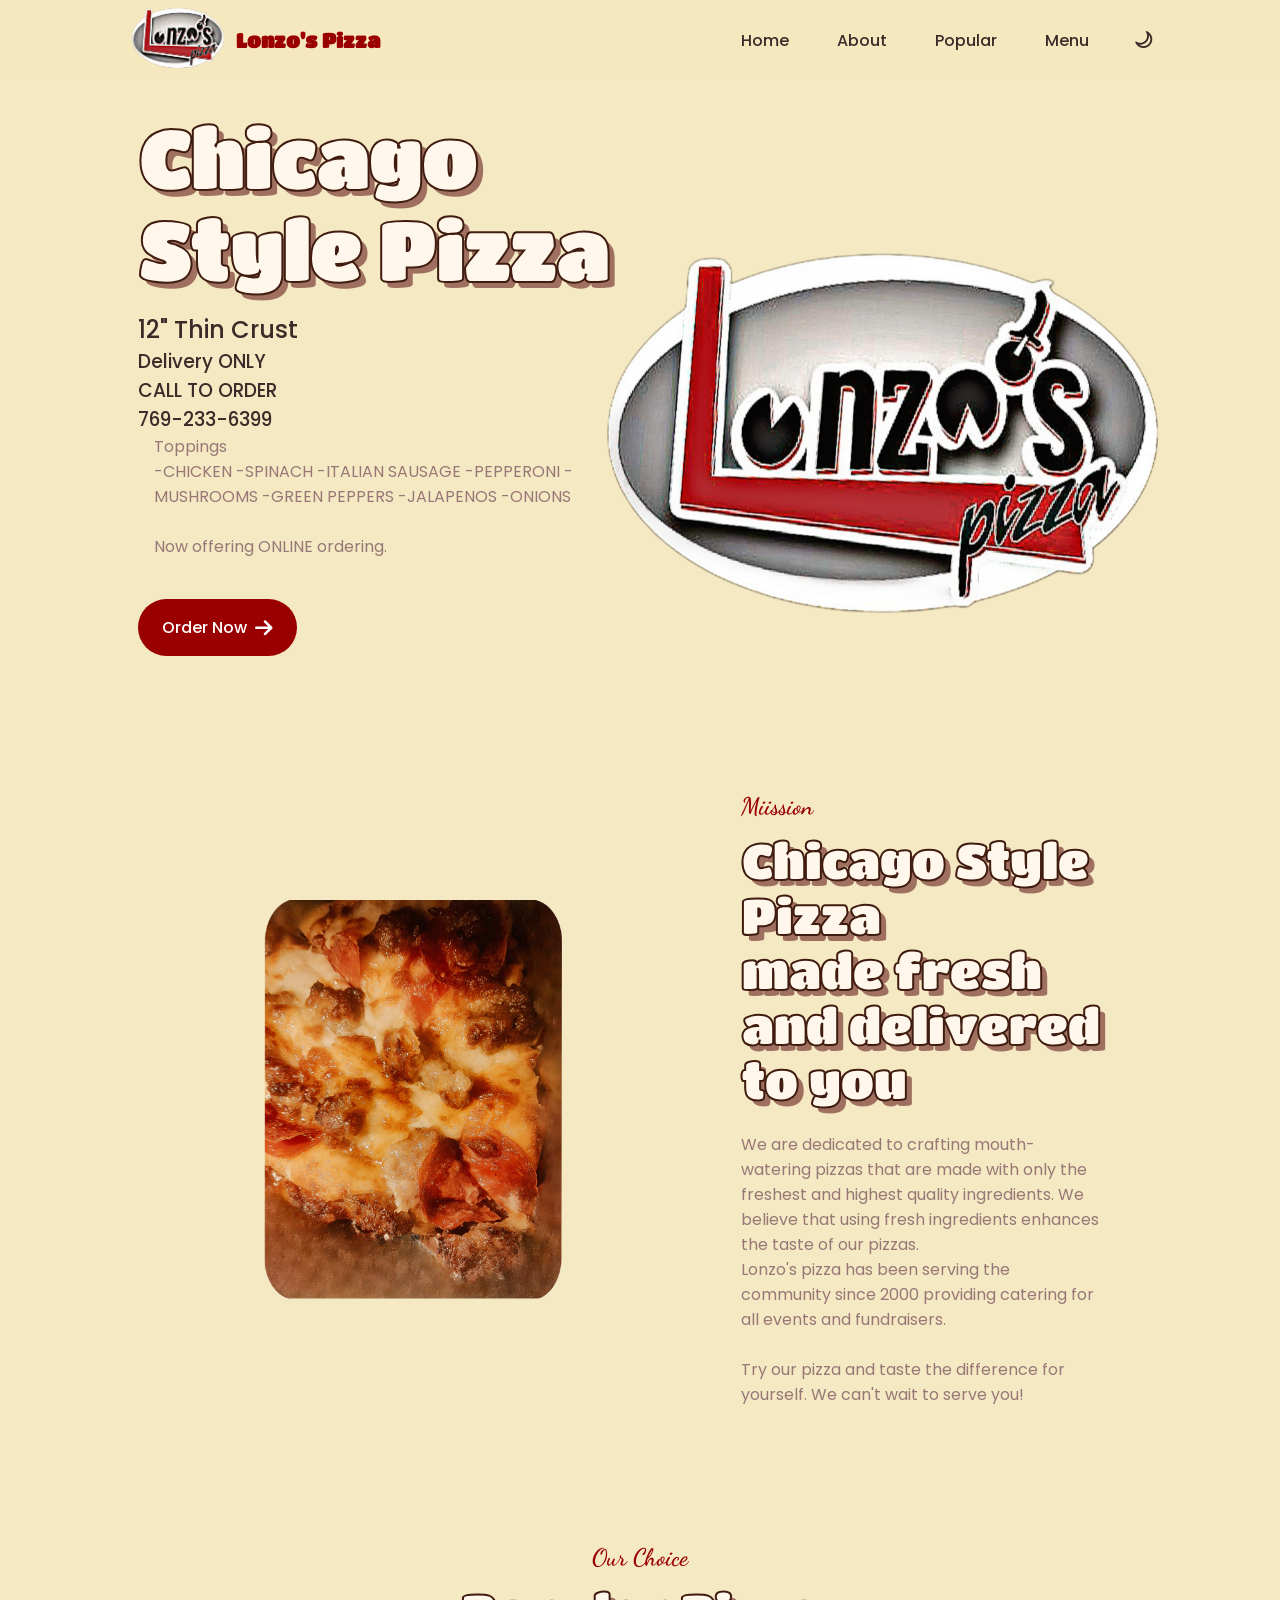
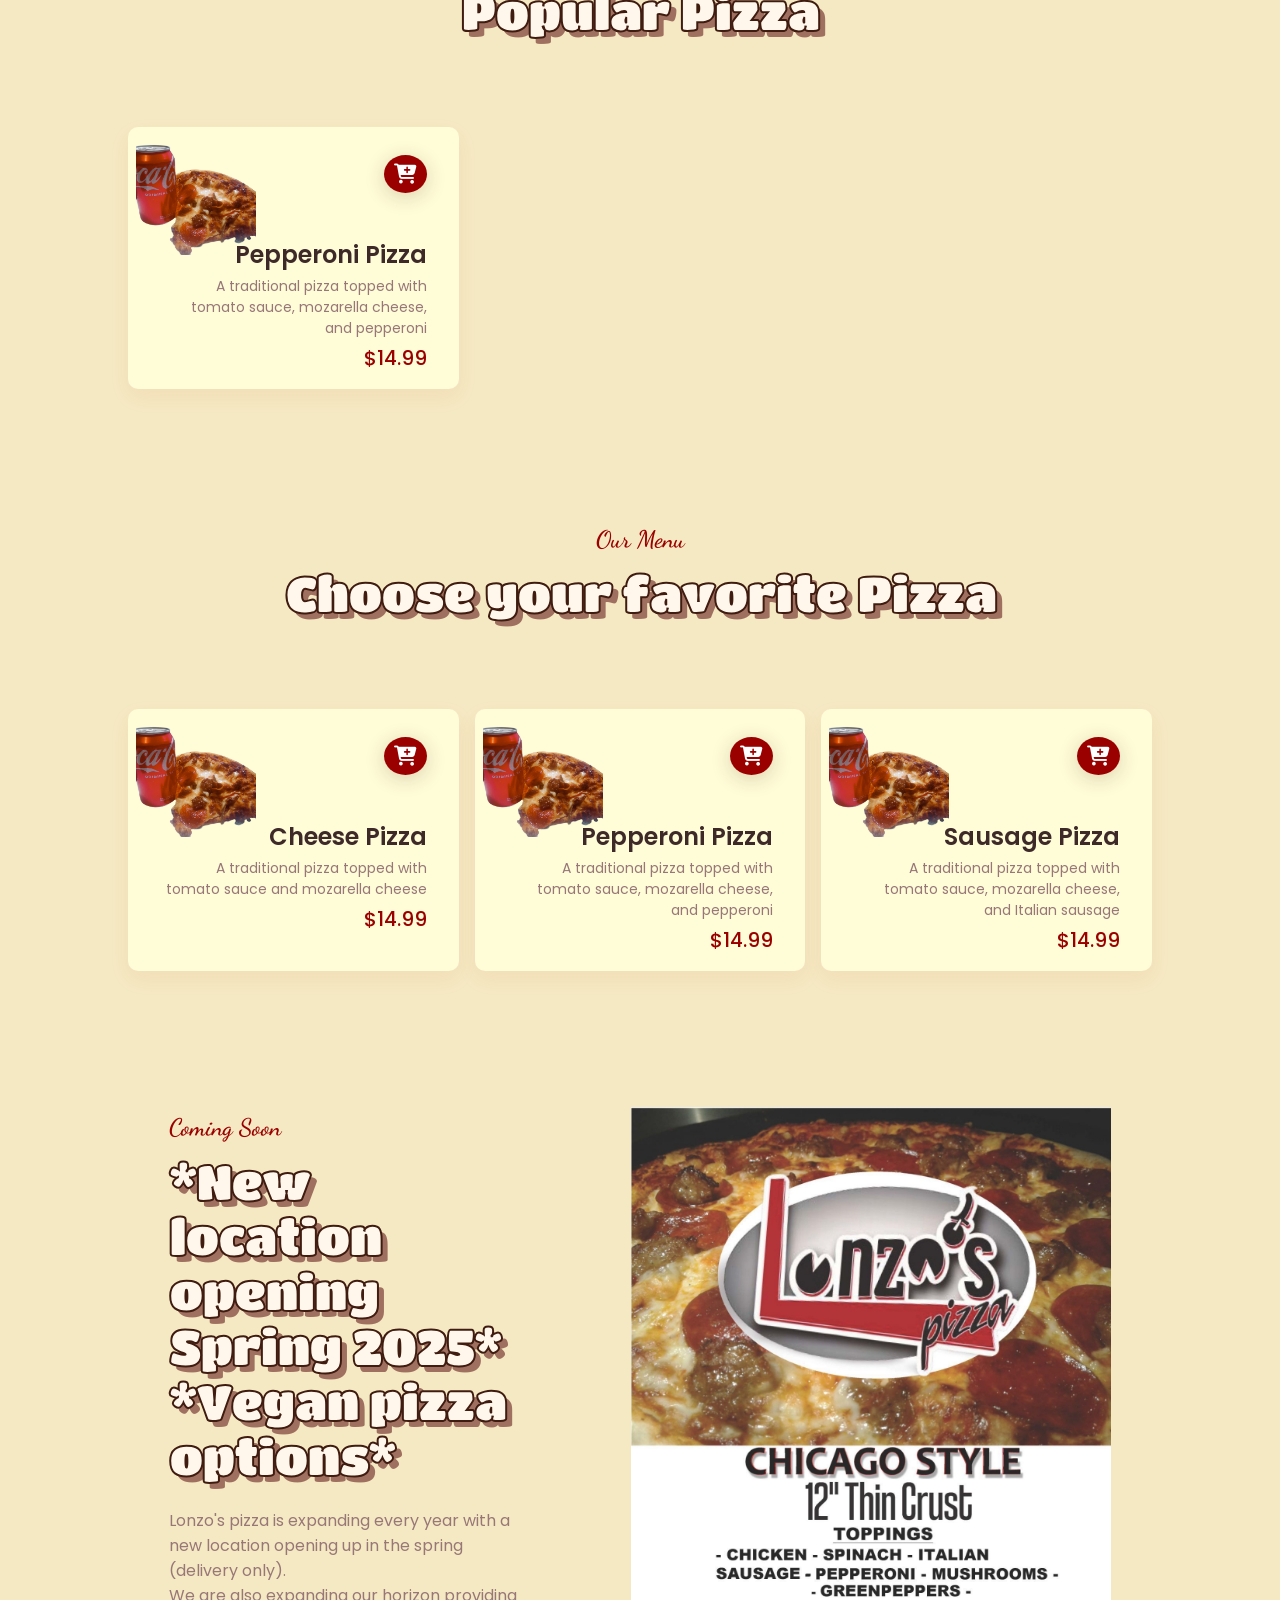
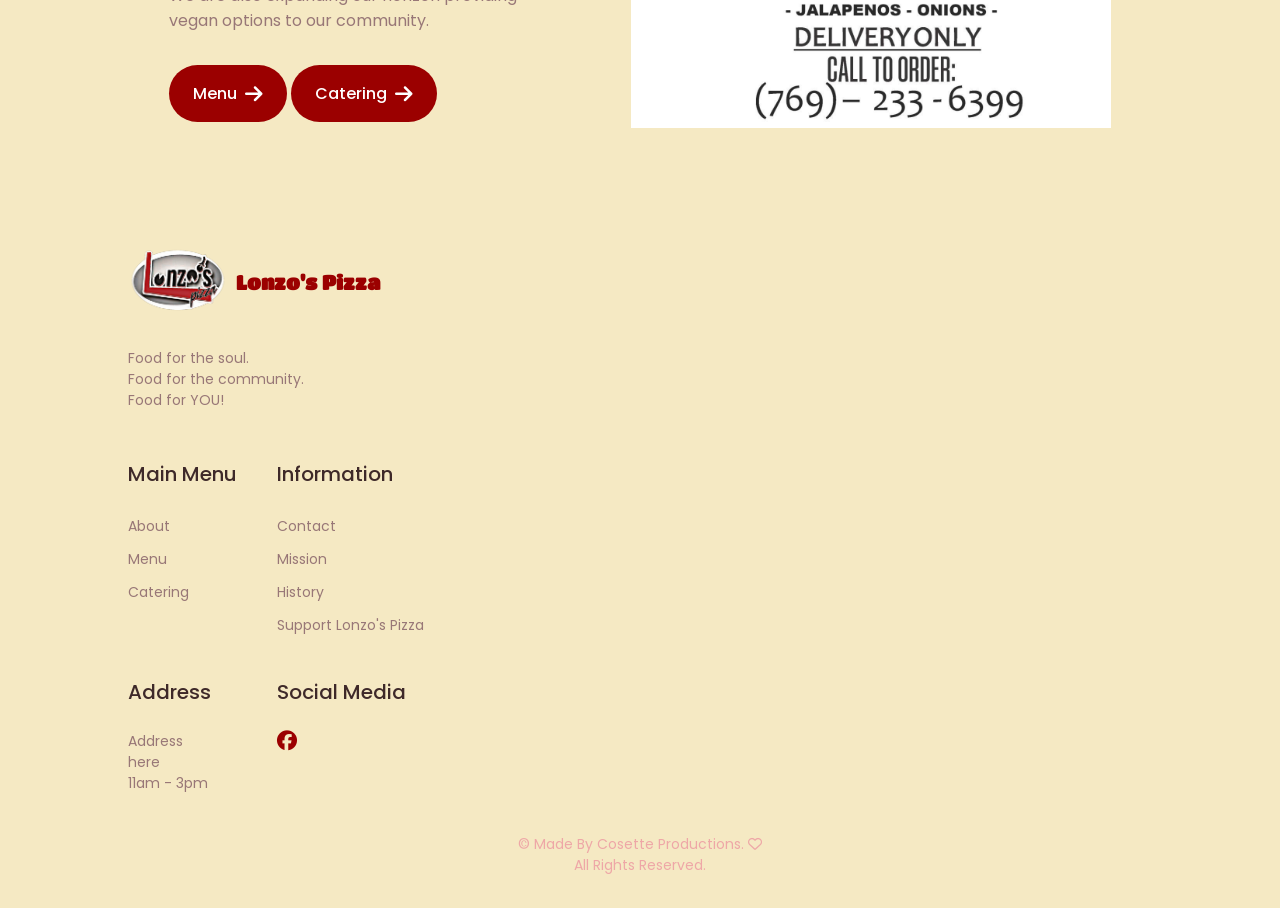
==== index.html @ 67b322af "first commit" ====
<!DOCTYPE html>
<html lang="en">
          <head>
            <meta name="viewport" content="width=device-width">
            <meta charset="utf-8">
            <title>Lonzos Pizza</title>
            <link rel="shortcut icon" type="image/x-icon" href="/img/Logo.PNG">
            <meta property="og:url" content="https://lonzospizza.com"/>
            <meta property="og:type" content="website"/>
            <meta property="og:title" content="Lonzos Pizza"/>
            <meta name="theme-color" content="#1a1a1a">
            <meta name="description" content="Chicago Style Pizza: Delivery Only (12inch Thin Crust)">
            <meta name="keywords" content="pizza, pizza hut, pizza near me, pizza Jackson MS, pizza delivery, Lonzos pizza">
            <meta name="author" content="Jabrieka Thornton">

            
            <!----------Font Awesome---------->
            <link rel="stylesheet" href="https://cdnjs.cloudflare.com/ajax/libs/font-awesome/6.7.1/css/all.min.css">
            <link rel="stylesheet" href="/style.css">

</head>
<body>
    <header class="header" id="header">
        <nav class="nav container">
            <a href="#" class="nav_logo">
                <img src="/img/Logo.PNG" alt="Logo">
                Lonzo's Pizza
            </a>

            <div class="nav_menu" id="nav-menu">
                <ul class="nav_list">
                    <li class="nav_item">
                        <a href="#home" class="nav_link">Home</a>
                    </li>
                    <li class="nav_item">
                        <a href="#about" class="nav_link">About</a>
                    </li>
                    <li class="nav_item">
                        <a href="#popular" class="nav_link">Popular</a>
                    </li>
                    <li class="nav_item">
                        <a href="#featured" class="nav_link">Menu</a>
                    </li>
                </ul>

                <div class="nav_close" id="nav-close">
                    <i class="fa-solid fa-xmark"></i>
                </div>

                <img src="/img/PizzaCutout.PNG" alt="nav-img" class="nav_img-1">
            </div>

            <div class="nav-buttons">
                <i class="fa-regular fa-moon change-theme" id="theme-button"></i>

                <div class="nav_toggle" id="nav-toggle">
                    <i class="fa-solid fa-bars"></i>
                </div>
            </div>
        </nav>

    </header>

    <main class="main">
        <!-----------------------Home------------------------------------>
        <section class="home section" id="home">
            <div class="home_container container grid">
                <img src="img/Logo.PNG" alt="home-image" class="home_img">
                <div class="home_data">
                    <h1 class="home_title">Chicago Style Pizza</h1>
                    <h2 class="home_sub">12" Thin Crust</h2>
                    <h3>Delivery ONLY <br>CALL TO ORDER <br> 769-233-6399</h3>
                    <p class="home_description">
                        Toppings <br> -CHICKEN -SPINACH 
                        -ITALIAN SAUSAGE -PEPPERONI -MUSHROOMS
                        -GREEN PEPPERS -JALAPENOS -ONIONS
                        <br><br> Now offering ONLINE ordering.
                    </p>
                    <a href="" class="button">
                        Order Now <i class="fa-solid fa-arrow-right"></i>
                    </a>
                </div>
            </div>
        </section>
        <!-----------------------About------------------------------------>
        <section class="about section" id="about">
            <div class="about_container container grid">
                <div class="about_data">
                    <span class="section-subtitle">Miission</span>
                    <h2 class="section-title">Chicago Style Pizza <br> 
                        made fresh and delivered to you
                    </h2>
                    <p class="about_description">We are dedicated to crafting 
                        mouth-watering pizzas that are made with only the 
                        freshest and highest quality ingredients. We believe 
                        that using fresh ingredients enhances the taste of our pizzas. <br>
                        Lonzo's pizza has been serving the community since 2000 providing 
                        catering for all events and fundraisers.
                        <br><br>
                        Try our pizza and taste the difference for yourself. We can't wait to serve you!
                    </p>
                </div>
                <img src="img/DreamyPizza.PNG" alt="about-image" class="about_img">
            </div>
        </section>
        <!-----------------------Popular------------------------------------>
        <section class="popular-item section" id="popular">
            <span class="section-subtitle">Our Choice</span>
            <h2 class="section-title">Popular Pizza</h2>
            <div class="popular_container container grid">
                <div class="popular_card">
                    <img src="img/PizzaSodaTrans.PNG" alt="popular-image" class="popular_img">
                    <div class="popular_content">
                        <a href="" class="popular_button">
                            <i class="fa-solid fa-cart-plus"></i>
                        </a>
                        <h3 class="popular_name">Pepperoni Pizza</h3>
                        <p class="popular_description">A traditional pizza topped with tomato 
                            sauce, mozarella cheese, and pepperoni</p>
                        <p class="popular_price">$14.99</p>
                    </div>
                </div>
            </div>
        </section>
        <!-----------------------Featured------------------------------------>
        <section class="featured-item section" id="featured">
            <span class="section-subtitle">Our Menu</span>
            <h2 class="section-title">Choose your favorite Pizza</h2>
            <div class="featured_container container grid">
                <div class="feature_card">
                    <img src="img/PizzaSodaTrans.PNG" alt="feature-image" class="feature_img">
                    <div class="feature_content">
                        <a href="" class="feature_button">
                            <i class="fa-solid fa-cart-plus"></i>
                        </a>
                        <h3 class="feature_name">Cheese Pizza</h3>
                        <p class="feature_description">A traditional pizza topped with tomato 
                            sauce and mozarella cheese</p>
                        <p class="feature_price">$14.99</p>
                    </div>
                </div>
                <div class="feature_card">
                    <img src="img/PizzaSodaTrans.PNG" alt="feature-image" class="feature_img">
                    <div class="feature_content">
                        <a href="" class="feature_button">
                            <i class="fa-solid fa-cart-plus"></i>
                        </a>
                        <h3 class="feature_name">Pepperoni Pizza</h3>
                        <p class="feature_description">A traditional pizza topped with tomato 
                            sauce, mozarella cheese, and pepperoni</p>
                        <p class="feature_price">$14.99</p>
                    </div>
                </div>
                <div class="feature_card">
                    <img src="img/PizzaSodaTrans.PNG" alt="feature-image" class="feature_img">
                    <div class="feature_content">
                        <a href="" class="feature_button">
                            <i class="fa-solid fa-cart-plus"></i>
                        </a>
                        <h3 class="feature_name">Sausage Pizza</h3>
                        <p class="feature_description">A traditional pizza topped with tomato 
                            sauce, mozarella cheese, and Italian sausage</p>
                        <p class="feature_price">$14.99</p>
                    </div>
                </div>
            </div>
        </section>
        <!-----------------------ComingSoon------------------------------------>
        <section class="coming section" id="coming-soon">
            <div class="coming_container container grid">
                <div class="coming_data">
                    <span class="section-subtitle">Coming Soon</span>
                    <h2 class="section-title">
                        *New location opening Spring 2025* <br>
                        *Vegan pizza options*
                    </h2>
                    <p class="coming_description">Lonzo's pizza is 
                        expanding every year with a new location 
                        opening up in the spring (delivery only). <br>
                        We are also expanding our horizon providing 
                        vegan options to our community. </p>
                    <a href="#featured" class="button">
                        Menu <i class="fa-solid fa-arrow-right"></i>
                    </a>
                    <a href="#featured" class="button">
                        Catering <i class="fa-solid fa-arrow-right"></i>
                    </a>
                </div>
                <img src="img/Flyerwht.JPG" alt="coming-soon-image" class="coming_img">
            </div>
        </section>
    </main>
    <!---------------------------Footer------------------------------------>
    <footer class="footer">
        <div class="footer_container container grid">
            <div>
                <a href="" class="footer_logo">
                    <img src="img/Logo.PNG" alt="logo-image"> Lonzo's Pizza
                </a>
                <p class="footer_description">
                    Food for the soul. <br>
                    Food for the community. <br>
                    Food for YOU!
                </p>
            </div>

            <div class="footer_content">
                <div>
                    <h3 class="footer_title">Main Menu</h3>
                    <ul class="footer_links">
                        <li><a href="" class="footer_link">About</a></li>
                        <li><a href="" class="footer_link">Menu</a></li>
                        <li><a href="" class="footer_link">Catering</a></li>
                    </ul>
                </div>

                <div>
                    <h3 class="footer_title">Information</h3>
                    <ul class="footer_links">
                        <li><a href="" class="footer_link">Contact</a></li>
                        <li><a href="" class="footer_link">Mission</a></li>
                        <li><a href="" class="footer_link">History</a></li>
                        <li><a href="" class="footer_link">Support Lonzo's Pizza</a></li>
                    </ul>
                </div>

                <div>
                    <h3 class="footer_title">Address</h3>
                    <ul class="footerlinks">
                        <li class="footer_information">Address <br>here</li>
                        <li class="footer_information">11am - 3pm</li>
                    </ul>
                </div>

                <div>
                    <h3 class="footer_title">Social Media</h3>
                    <a href="https://www.facebook.com" class="social-link footer_social">
                        <i class="fa-brands fa-facebook"></i>
                    </a>
                </div>
            </div>
        </div>

        <div class="footer_copyright container">
            &copy; Made by Cosette Productions.
            <i class="fa-regular fa-heart"></i>
            <br> All rights Reserved.
        </div>
    </footer>

    <!-- SCROLL UP -->


    <!--------------------------Scroll Reveal--------------------------------->

    <!-----------------------MAIN JS-------------------------------->
    <script src="main.js"></script>
    <!--------------------------BOOTSTRAP-------------------------->
    <script src="https://cdn.jsdelivr.net/npm/bootstrap@5.3.3/dist/js/bootstrap.min.js"></script>

    
</body>
</html>
---- style.css ----
/*------------------------Google Fonts-----------------------*/
@import url('https://fonts.googleapis.com/css2?family=Dancing+Script:wght@400..700&family=Faster+One&family=Poppins:ital,wght@0,100;0,200;0,300;0,400;0,500;0,600;0,700;0,800;0,900;1,100;1,200;1,300;1,400;1,500;1,600;1,700;1,800;1,900&family=Titan+One&display=swap');
/*------------------------Variables css-----------------------*/
:root{
    --header-height: 3.5rem;
    /*========Colors========*/
    /* Color mode HSL (hue, saturation, lightness)*/
    --primary-color: #9b0000;
    --primary-color-alt: #600202;
    --title-color: #3e2929;
    --text-color: #987777;
    --text-color-light: #eea7a7;
    --body-color: #f5e8bfee;
    --container-color: #fffcd8;

    /*============Font and Typography==========*/
    /*.5rem =8px | 1rem = 16px ... */
    --body-font: "Poppins", sans-serif;
    --title-font: "Titan One", cursive;
    --subtitle-font:"Dancing Script", cursive;

    --font-2xl: 2.5rem;
    --font-xl: 2rem;
    --font-lg: 1.25rem;
    --font-md: 1rem;
    --font-sm: 0.938rem;
    --font-xm: 0.813rem;

    /*==========Font weight===========*/
    --font-medium: 500;
    --font-semi-bold:600;
}

@media screen and (min-width:1024px) {
    :root{
        --font-2xl: 5rem;
        --font-xl: 3rem;
        --font-lg: 1.5rem;
        --font-md: 1.25rem;
        --font-sm: 1rem;
        --font-xm: 0.875rem;
    }
}

/*------------------------Base-----------------------*/
*{
    box-sizing: border-box;
    margin: 0;
    padding: 0;
}

html{
    scroll-behavior: smooth;
}

body{
    font-family: var(--body-font);
    font-size: var(--font-sm);
    background-color: var(--body-color);
    color: var(--text-color);
    transition: background 0.2s;
}

h1,
h2,
h3 {
    color: var(--title-color);
    font-weight: var(--font-medium);
}

ul{
    list-style-type: none;
}

a{
    text-decoration: none;
}

img{
    max-width: 100%;
    height: auto;
}

/*------------------------Theme-----------------------*/
.nav-buttons {
    display: flex;
    align-items: center;
    column-gap: 1rem;
}

.change-theme {
    font-size: 1.25rem;
    color: var(--title-color);
    cursor: pointer;
    transition: color 0.3;
    transform: rotate(245deg);
}
/*-----------------------Variables Dark Theme--------------------*/

/*------------------------Reusable Css classes-----------------------*/

.container{
    max-width: 1024px;
    margin-inline: 1.5rem;
}

@media screen and (max-width: 340px) {
    .container{
        margin-inline: 1rem;
    }    
}

@media screen and (min-width: 1064px) {
    .container{
        margin-inline: auto;
    }    
}

.grid{
    display: grid;
    gap: 1.5rem;
}

.section{
    padding-block: 5rem 1rem;
}

@media screen and (min-width: 1024px) {
    .section{
        padding-block: 7rem 1.5rem;
    }
}

.section-title,
.home_title{
    font-family: var(--title-font);
    font-size: var(--font-xl);
    font-weight: bold;
    margin-bottom: 1.5rem;
    color: hsl(36, 100%, 96%);
    stroke-width: 2px;
    -webkit-text-stroke-width: 2px;
    -webkit-text-stroke-color: #401c10;
    stroke: #401c10;
    text-shadow: 6px 6px 0px #9f7060;
}

@media screen and (max-width: 340px) {
    .section-title,
    .home_title {
        font-size: 2rem;
    }    
}

.section-subtitle{
    display: block;
    font-family: var(--subtitle-font);
    font-size: var(--font-lg);
    font-weight: var(--font-semi-bold);
    color: var(--primary-color);
    margin-bottom:0.5rem;
}

@media screen and (min-width: 1024px) {
    .section-subtitle {
        margin-bottom: 0.75rem;
    }
}

.section-title,
.section-subtitle {
    text-align: center;
}

@media screen and (min-width: 1024px) {
    .section-title,
    .section-subtitle {
        text-align: initial;
    }
}

.main {
    overflow: hidden;
}
/*------------------------Header and Nav-----------------------*/

.header {
    position: fixed;
    top: 0;
    left: 0;
    width: 100%;
    background-color: var(--body-color);
    z-index: 100;
    transition: box-shadow 0.3s, background 0.3s;
}

.nav{
    position: relative;
    height: var(--header-height);
    display: flex;
    justify-content: space-around;
    align-items: center;
}

@media screen and (min-width: 768px) {
    .nav {
        column-gap: 3rem;
    }
}

@media screen and (min-width: 1024px) {
    .nav {
        height: calc(var(--header-height) + 1.5rem);
    }
}

.nav_toggle, 
.nav_close {
    display: flex;
    color: var(--title-color);
}

@media screen and (min-width: 767px) {
    .nav_toggle, 
    .nav_close {
        display: none;
}
}

.nav_logo,
.footer_logo{
    color: var(--primary-color);
    font-family: var(--title-font);
    font-size: var(--font-md);
    font-weight: var(--font-semi-bold);
    display: flex;
    align-items: center;
    column-gap: 0.5rem;
    transition: color 0.3s;
}
.nav_logo img,
.footer_logo img{
    width: 100px;
}

@media screen and (max-width: 540px) {
    .nav_logo img,
    .footer_logo img{
        width: 50px;
    }
}

.nav_toggle {
    font-size: 1.25rem;
    cursor: pointer;
}

@media screen and (max-width: 767px) {
    .nav_menu {
        position: fixed;
        top: -100%;
        left: 0;
        background-color: var(--body-color);
        width: 100%;
        box-shadow: 0 8px 20px hsla(19, 64%, 24%, 0.1);
        padding-block: 3.5rem;
        transition: top 0.4s;
    }
}

@media screen and (min-width: 768px) {
    .nav_menu{
        margin-left: auto;
    }
}

.nav_list {
    display: flex;
    flex-direction: column;
    text-align: center;
    row-gap: 2rem;
}

@media screen and (min-width: 768px) {
    .nav_list{
        flex-direction: row;
        column-gap: 3rem;
    }
}

.nav_link {
    color: var(--title-color);
    font-weight: var(--font-medium);
    transition: color 0.4s;
}

.nav_link:hover {
    color: var(--primary-color);
}

.nav_close {
    position: absolute;
    top: 1rem;
    right: 1.5rem;
    font-size: 1.5rem;
    cursor: pointer;
}

.nav_img-1 {
    position: absolute;
    opacity: 0.5;
    width: 100px;
    top: -2rem;
    left: -2rem;
}

@media screen and (min-width: 767px) {
    .nav_img-1 {
        display: none;
    }
}


/* Show Menu */
.show-menu {
    top: 0;
}

/* Change background header */

/* Active Link */

/*------------------------Home-----------------------*/
.home {
    position: relative;
}

.home_container {
    row-gap: 3rem;
    justify-self: center;
}

/* Common @media */
@media screen and (min-width: 576px) {
    .home_container,
    .about_container,
    .coming_container {
        grid-template-columns: 0.7fr;
        justify-content: center;
    }
}

@media screen and (min-width: 768px) {
    .home_container,
    .about_container,
    .coming_container {
        position: relative;
        grid-template-columns: 240px 300px;
    }
}

@media screen and (min-width: 1024px) {
    .home_container,
    .about_container,
    .coming_container {
        position: relative;
        grid-template-columns: 480px 500px;
    }
}

.home_img {
    width:300px;
    justify-self: center;
}

@media screen and (min-width: 768px) {
    .home_img{
        width: 300px;
        position: absolute;
        top: 1rem;
        right: -1rem;
    }
}

@media screen and (min-width: 1024px) {
    .home_img{
        width: 600px;
        position: absolute;
        top: 2rem;
        right: -2rem;
    }
}

.home_data {
    text-align: center;
}

@media screen and (min-width: 768px) {
    .home_data{
        text-align: initial;
        order: -1;
    }
}

.home_title {
    font-size: var(--font-2xl);
    margin-bottom: 1rem;
}
.home_description{
    padding:0 1rem;
    margin-bottom: 2.5rem;
}

/*------------------------Button-----------------------*/
.button {
    display: inline-flex;
    align-items: center;
    column-gap: 0.5rem;
    background-color: var(--primary-color);
    padding:1rem 1.5rem;
    border-radius: 4rem;
    color: #fff;
    font-weight: var(--font-medium);
    transition: background 0.3;
}

.button i{
    font-size: 1.25rem;
    transition: transform 0.3;
}

.button:hover {
    background-color: var(--primary-color-alt);
}

.button:hover i{
    transform:translateX(0.25rem);
}

/*------------------------About-----------------------*/
.about {
    position: relative;
}

.about_container {
    row-gap: 3rem;
}

@media screen and (min-width:768px) {
    .about_container {
        align-items: center;
        column-gap: 3rem;
    }
}

@media screen and (min-width:1024px) {
    .about_container {
        grid-template-columns: 450px 360px;
        align-items: center;
        column-gap: 7rem;
    }
}

.about_data {
    text-align: center;
}

@media screen and (min-width:768px) {
    .about_data {
        order: 1;
        text-align: initial;
    }
}

.about_img {
    width: 250px;
    justify-self: center;
}

@media screen and (min-width:1024px) {
    .about_img {
        width: 400px;
    }
}

/*------------------------Popular-----------------------*/
@media screen and (min-width:1024px){
    .popular-item .section-title,
    .popular-item .section-subtitle {
        text-align: center;
    }
}

.popular_container {
    padding-top: 4rem;
}

@media screen and (min-width:768px) {
    .popular_container {
        grid-template-columns: repeat(2, 1fr);
        row-gap: 1.5rem;
        column-gap: 2rem;
    }
}

@media screen and (min-width:1024px) {
    .popular_container {
        grid-template-columns: repeat(3, 1fr);
        column-gap: 1rem;
    } 
}

.popular_card {
    position: relative;background-color: var(--container-color);
    padding: 2rem 2rem 1rem;
    box-shadow: 0 8px 20px hsla(19, 64%, 48%, 0.08);
    border-radius: 10px;
    cursor: pointer;
    transition: background 0.2;
}

.popular_content {
    text-align: right;
}

.popular_img {
    width: 120px;
    align-self: flex-start;
    position: absolute;
    top: 0.5rem;
    left: 0.5rem;
    transition: transform 0.4s;
}

.popular_name {
    font-size: var(--font-lg);
    font-weight: var(--font-semi-bold);
    margin-block: 3rem 0.25rem;
}

.popular_description {
    font-size: var(--font-xm);
    margin-block: 0 0.25rem;
}

.popular_price {
    font-size: var(--font-md);
    font-weight: var(--font-medium);
    color: var(--primary-color);
}

.popular_button {
    background-color: var(--primary-color);
    padding: 5px 10px;
    border-radius: 50%;
    color: #fff;
    font-size: 1.25rem;
    box-shadow: 0 4px 20px hsla(19, 64%, 20%, 0.2);
    transition: background 0.3s;
}

.popular_card:hover .popular_button {
    background-color: var(--primary-color-alt);
}

.popular_card:hover .popular_img {
    transform: translateY(-0.75rem);
}
/*------------------------Featured-----------------------*/
@media screen and (min-width:1024px){
    .featured-item .section-title,
    .featured-item .section-subtitle {
        text-align: center;
    }
}

.featured_container {
    padding-top: 4rem;
}

@media screen and (min-width:768px) {
    .featured_container {
        grid-template-columns: repeat(2, 1fr);
        row-gap: 1.5rem;
        column-gap: 2rem;
    }
}

@media screen and (min-width:1024px) {
    .featured_container {
        grid-template-columns: repeat(3, 1fr);
        column-gap: 1rem;
    } 
}

.feature_card {
    position: relative;background-color: var(--container-color);
    padding: 2rem 2rem 1rem;
    box-shadow: 0 8px 20px hsla(19, 64%, 48%, 0.08);
    border-radius: 10px;
    cursor: pointer;
    transition: background 0.2;
}

.feature_content {
    text-align: right;
}

.feature_img {
    width: 120px;
    align-self: flex-start;
    position: absolute;
    top: 0.5rem;
    left: 0.5rem;
    transition: transform 0.4s;
}

.feature_name {
    font-size: var(--font-lg);
    font-weight: var(--font-semi-bold);
    margin-block: 3rem 0.25rem;
}

.feature_description {
    font-size: var(--font-xm);
    margin-block: 0 0.25rem;
}

.feature_price {
    font-size: var(--font-md);
    font-weight: var(--font-medium);
    color: var(--primary-color);
}

.feature_button {
    background-color: var(--primary-color);
    padding: 5px 10px;
    border-radius: 50%;
    color: #fff;
    font-size: 1.25rem;
    box-shadow: 0 4px 20px hsla(19, 64%, 20%, 0.2);
    transition: background 0.3s;
}

.feature_card:hover .feature_button {
    background-color: var(--primary-color-alt);
}

.feature_card:hover .feature_img {
    transform: translateY(-0.75rem);
}

/*------------------------Coming Soon-----------------------*/
.coming_container{
    row-gap: 4rem;
}

@media screen and (min-width:768px) {
    .coming_container {
        grid-template-columns: 250px 240px;
        align-items: center;
        column-gap: 4rem;
        padding-bottom: 0.5rem;
    }
}

@media screen and (min-width:1024px) {
    .coming_container {
        grid-template-columns: 350px 480px;
        align-items: center;
        column-gap: 7rem;
        padding-bottom: 2rem;
    }
}

.coming_data {
    text-align: center;
}

@media screen and (min-width:768px){
    .coming_data{
        text-align: initial;
    }
}

.coming_description {
    margin-bottom: 2rem;
}

/*------------------------Footer-----------------------*/
.footer {
    padding-block: 3rem 2rem;
}

.footer_container {
    row-gap: 3rem;
}

.footer_logo {
    margin-bottom: 1rem;
}

.footer_description,
.footer_link,
.footer_information{
    font-size: var(--font-xm);
}

.footer_content,
.footer_links{
    display:grid;
}

.footer_content{
    grid-template-columns: repeat(2, max-content);
    gap: 2.5rem;
    margin-bottom: 2.5rem;
}

.footer_title{
    font-size: var(--font-md);
    margin-bottom: 1.5rem;
}

.footer_links{
    row-gap: 0.5rem;
}

.footer_link {
    color: var(--text-color);
    transition: color 0.3s;
}

.footer_link:hover {
    color: var(--primary-color);
}

.footer_social{
    display: flex;
    column-gap: 1.25rem;
}

.social-link {
    color: var(--primary-color);
    font-size: 1.25rem;
    transition: color 0.3s, transform 0.3s;
}
.social-link:hover {
    color: var(--primary-color-alt);
    transform: translateY(-2px);
}
.footer_copyright {
    text-transform: capitalize;
    text-align: center;
    font-size: var(--font-xm);
    color: var(--text-color-light);
}
/*------------------------Scroll Bar-----------------------*/

/*------------------------Scroll Up-----------------------*/

/* Show Scroll Up */
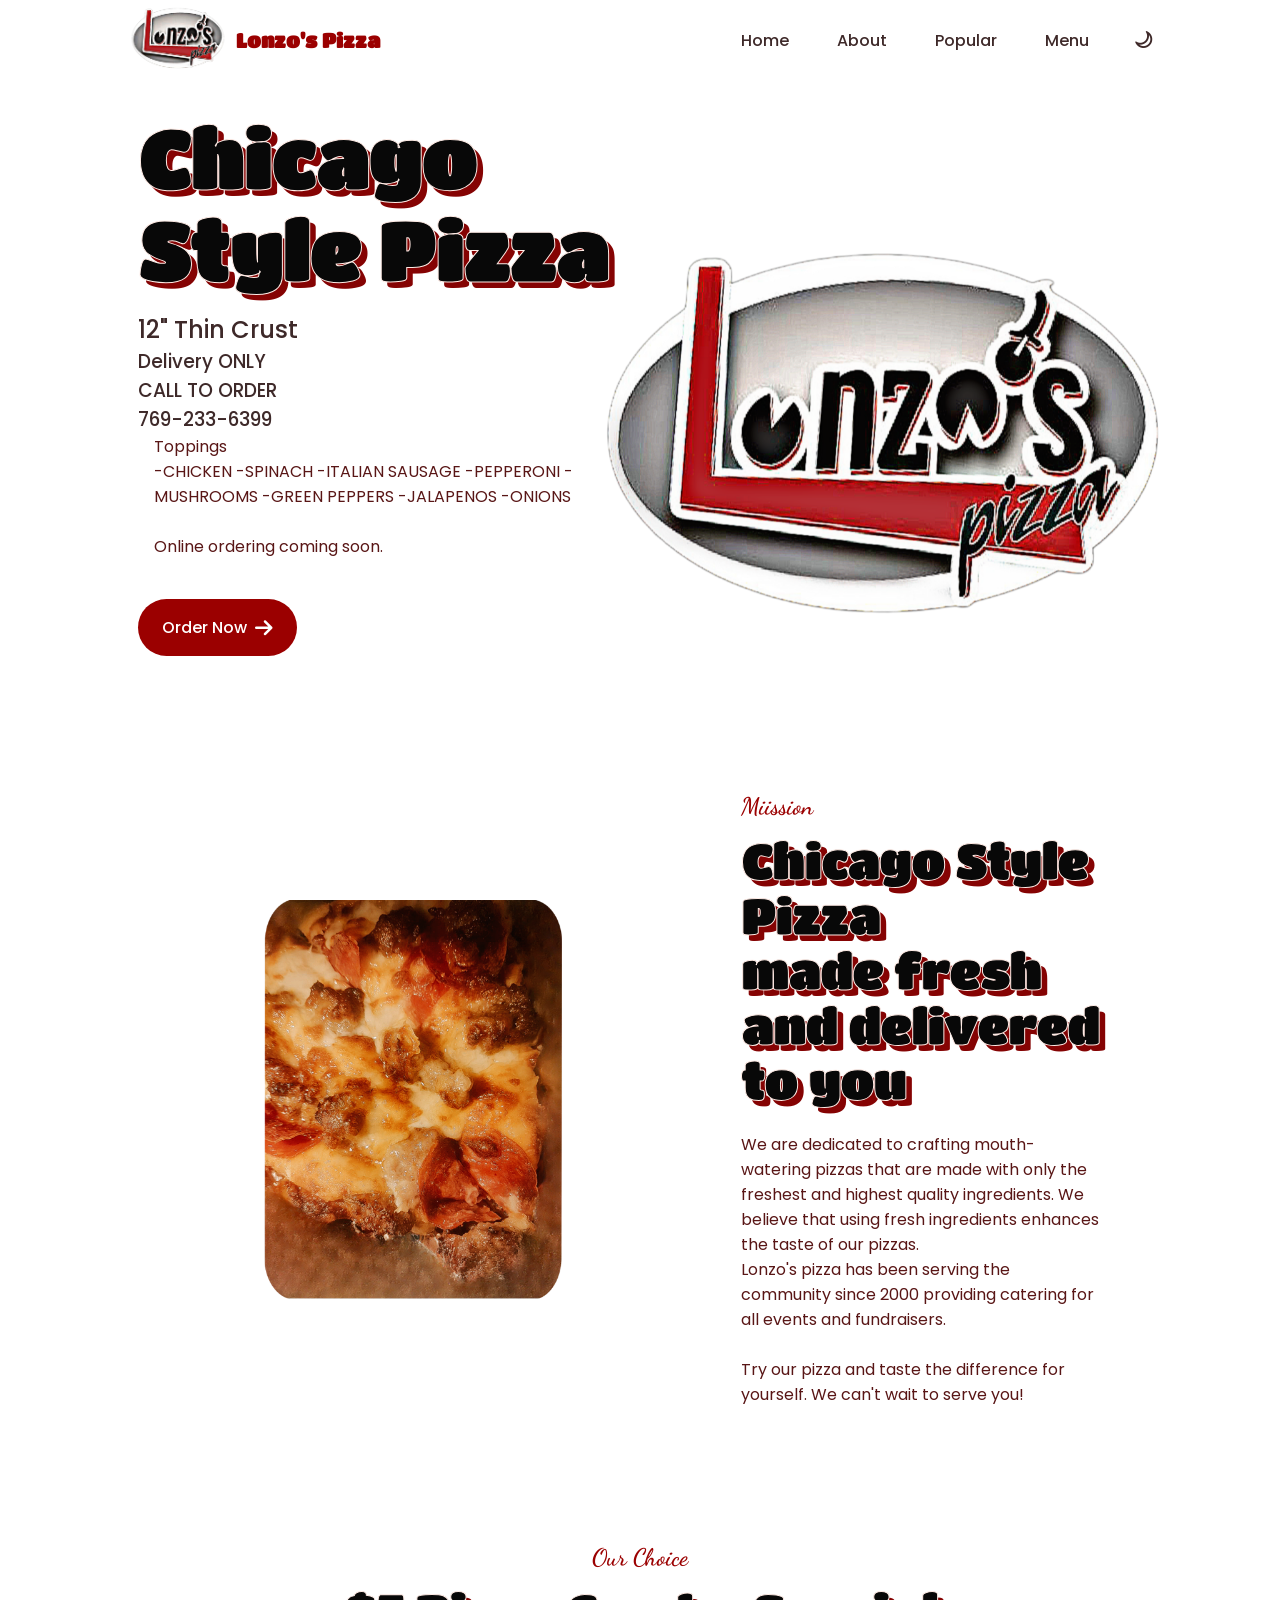
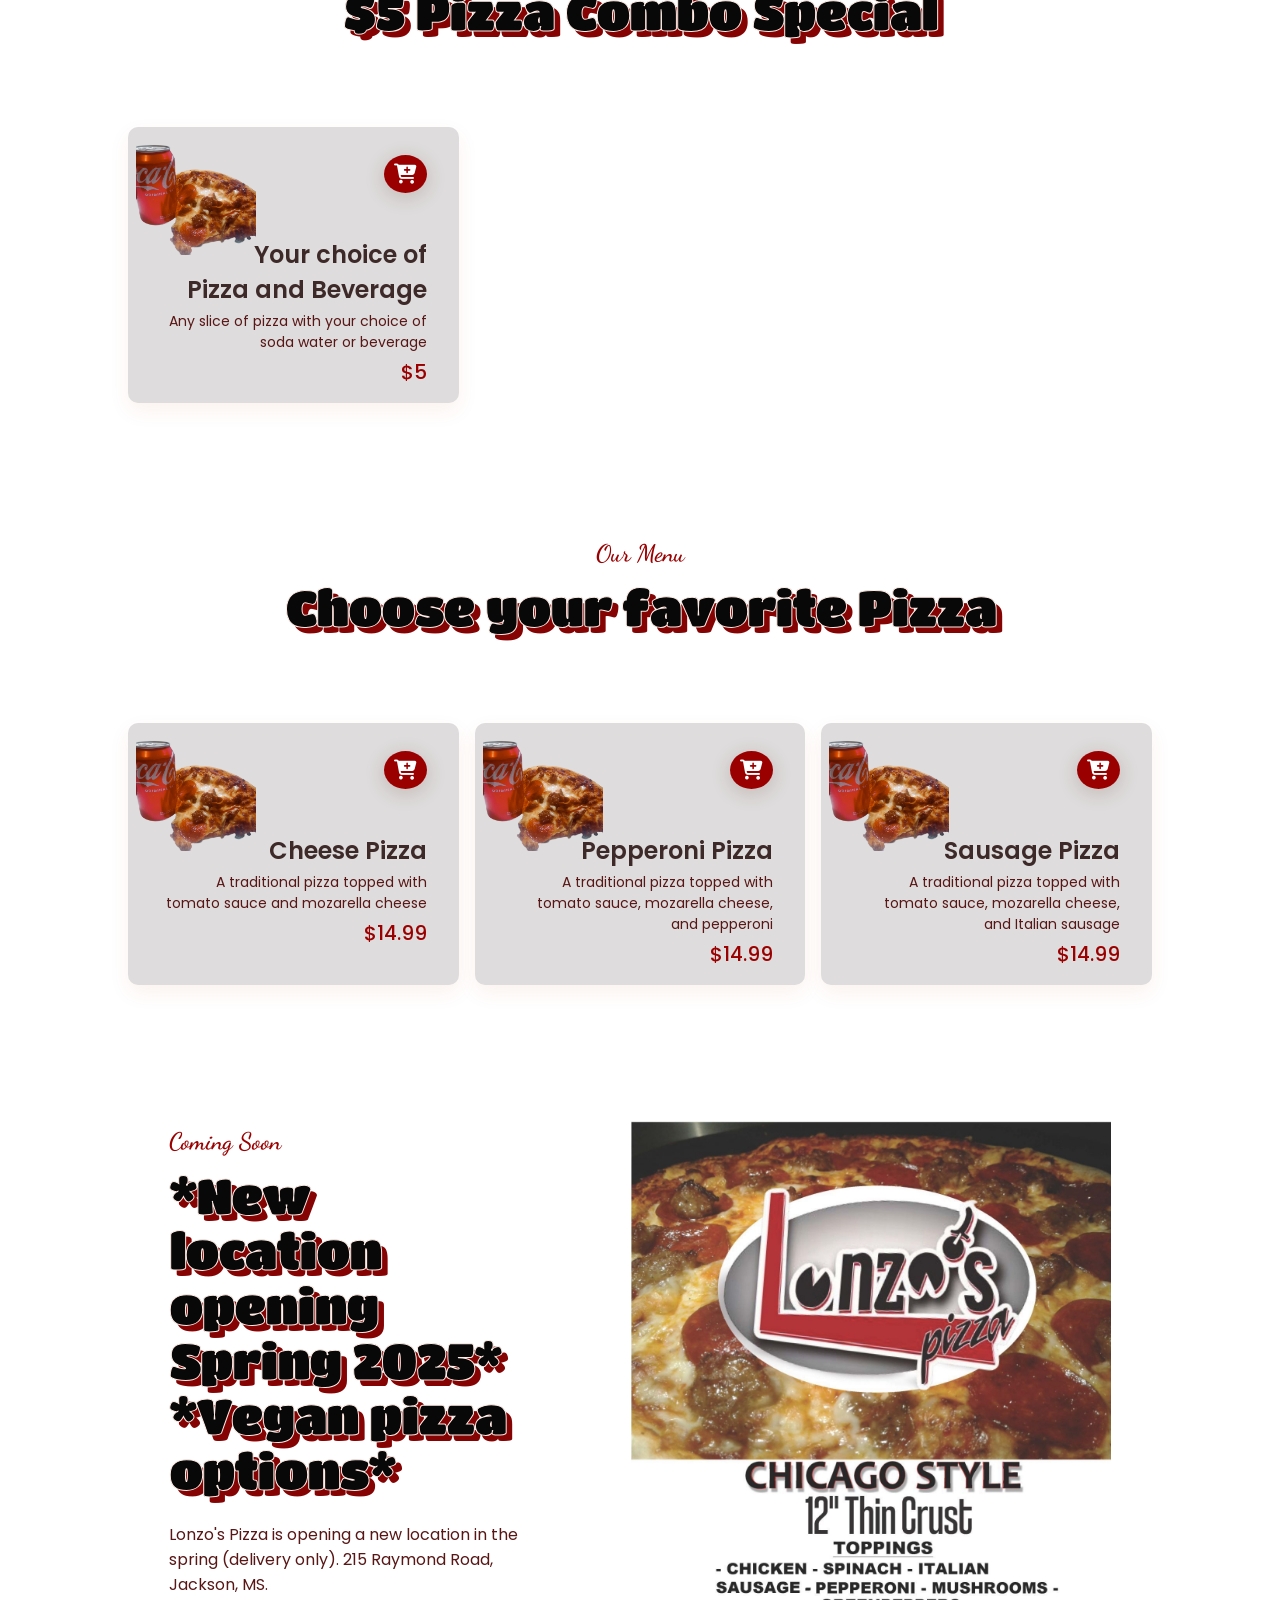
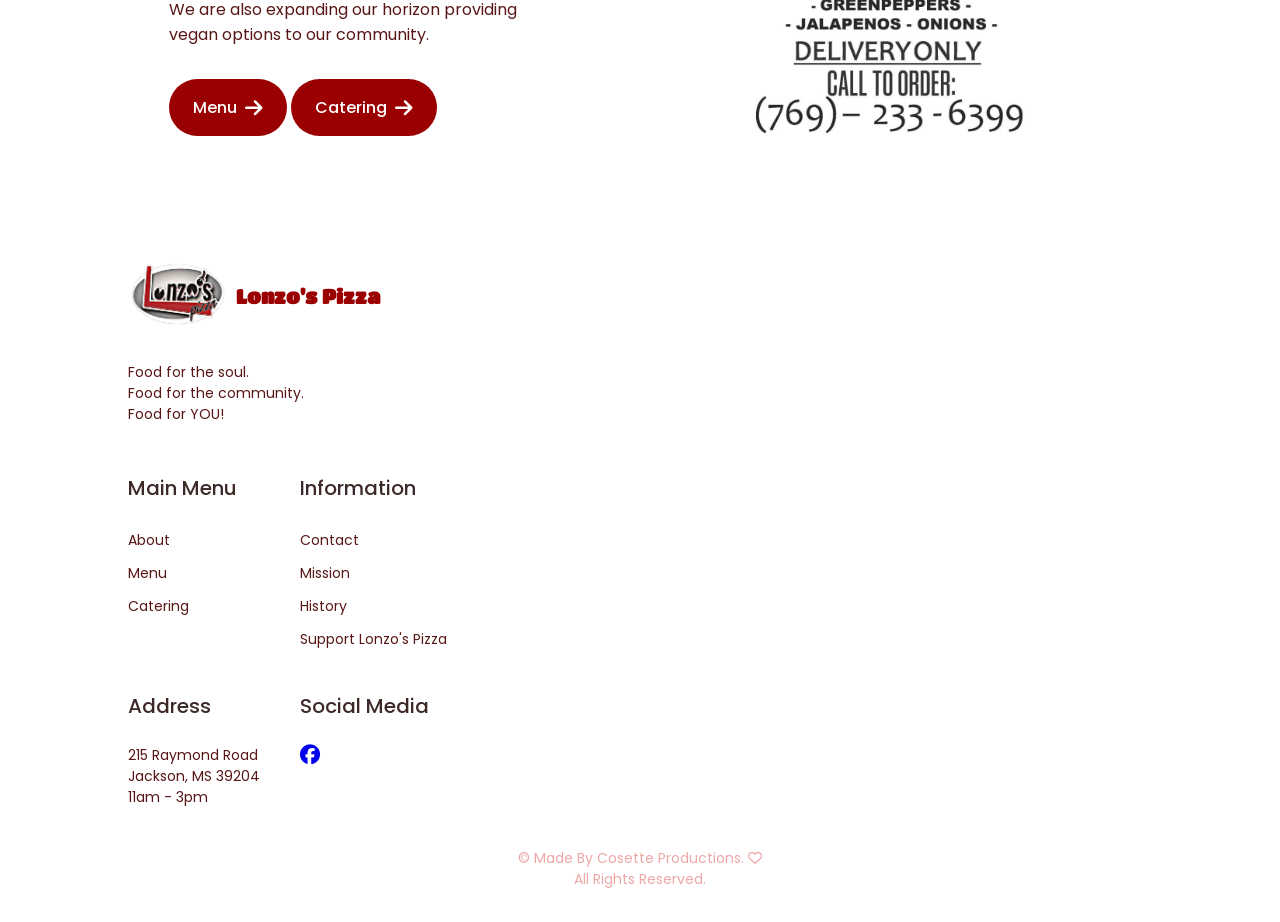
==== commit 50dfc192: "changes requested by Mr. Nate." ====
--- a/index.html
+++ b/index.html
@@ -74,9 +74,9 @@
                         Toppings <br> -CHICKEN -SPINACH 
                         -ITALIAN SAUSAGE -PEPPERONI -MUSHROOMS
                         -GREEN PEPPERS -JALAPENOS -ONIONS
-                        <br><br> Now offering ONLINE ordering.
+                        <br><br> Online ordering coming soon.
                     </p>
-                    <a href="" class="button">
+                    <a href="#featured" class="button">
                         Order Now <i class="fa-solid fa-arrow-right"></i>
                     </a>
                 </div>
@@ -106,18 +106,17 @@
         <!-----------------------Popular------------------------------------>
         <section class="popular-item section" id="popular">
             <span class="section-subtitle">Our Choice</span>
-            <h2 class="section-title">Popular Pizza</h2>
+            <h2 class="section-title">$5 Pizza Combo Special</h2>
             <div class="popular_container container grid">
                 <div class="popular_card">
                     <img src="img/PizzaSodaTrans.PNG" alt="popular-image" class="popular_img">
                     <div class="popular_content">
-                        <a href="" class="popular_button">
-                            <i class="fa-solid fa-cart-plus"></i>
-                        </a>
-                        <h3 class="popular_name">Pepperoni Pizza</h3>
-                        <p class="popular_description">A traditional pizza topped with tomato 
-                            sauce, mozarella cheese, and pepperoni</p>
-                        <p class="popular_price">$14.99</p>
+                        <a href="contact.html" class="popular_button" aria-label="All buttons to order will lead to contact page.">
+                            <i class="fa-solid fa-cart-plus"></i>
+                        </a>
+                        <h3 class="popular_name">Your choice of <br> Pizza and Beverage</h3>
+                        <p class="popular_description">Any slice of pizza with your choice of soda water or beverage</p>
+                        <p class="popular_price">$5</p>
                     </div>
                 </div>
             </div>
@@ -130,7 +129,7 @@
                 <div class="feature_card">
                     <img src="img/PizzaSodaTrans.PNG" alt="feature-image" class="feature_img">
                     <div class="feature_content">
-                        <a href="" class="feature_button">
+                        <a href="contact.html" class="feature_button" aria-label="All buttons to order will lead to contact page.">
                             <i class="fa-solid fa-cart-plus"></i>
                         </a>
                         <h3 class="feature_name">Cheese Pizza</h3>
@@ -142,7 +141,7 @@
                 <div class="feature_card">
                     <img src="img/PizzaSodaTrans.PNG" alt="feature-image" class="feature_img">
                     <div class="feature_content">
-                        <a href="" class="feature_button">
+                        <a href="contact.html" class="feature_button" aria-label="All buttons to order will lead to contact page.">
                             <i class="fa-solid fa-cart-plus"></i>
                         </a>
                         <h3 class="feature_name">Pepperoni Pizza</h3>
@@ -154,7 +153,7 @@
                 <div class="feature_card">
                     <img src="img/PizzaSodaTrans.PNG" alt="feature-image" class="feature_img">
                     <div class="feature_content">
-                        <a href="" class="feature_button">
+                        <a href="contact.html" class="feature_button" aria-label="All buttons to order will lead to contact page.">
                             <i class="fa-solid fa-cart-plus"></i>
                         </a>
                         <h3 class="feature_name">Sausage Pizza</h3>
@@ -174,9 +173,9 @@
                         *New location opening Spring 2025* <br>
                         *Vegan pizza options*
                     </h2>
-                    <p class="coming_description">Lonzo's pizza is 
-                        expanding every year with a new location 
-                        opening up in the spring (delivery only). <br>
+                    <p class="coming_description">Lonzo's Pizza is 
+                        opening a new location in the spring (delivery only).
+                        215 Raymond Road, Jackson, MS. <br>
                         We are also expanding our horizon providing 
                         vegan options to our community. </p>
                     <a href="#featured" class="button">
@@ -208,33 +207,33 @@
                 <div>
                     <h3 class="footer_title">Main Menu</h3>
                     <ul class="footer_links">
-                        <li><a href="" class="footer_link">About</a></li>
-                        <li><a href="" class="footer_link">Menu</a></li>
-                        <li><a href="" class="footer_link">Catering</a></li>
+                        <li><a href="#about" class="footer_link">About</a></li>
+                        <li><a href="#featured" class="footer_link">Menu</a></li>
+                        <li><a href="/contact.html" class="footer_link">Catering</a></li>
                     </ul>
                 </div>
 
                 <div>
                     <h3 class="footer_title">Information</h3>
                     <ul class="footer_links">
-                        <li><a href="" class="footer_link">Contact</a></li>
-                        <li><a href="" class="footer_link">Mission</a></li>
-                        <li><a href="" class="footer_link">History</a></li>
-                        <li><a href="" class="footer_link">Support Lonzo's Pizza</a></li>
+                        <li><a href="/contact.html" class="footer_link">Contact</a></li>
+                        <li><a href="#about" class="footer_link">Mission</a></li>
+                        <li><a href="#about" class="footer_link">History</a></li>
+                        <li><a href="https://cash.app/$lonzo" class="footer_link">Support Lonzo's Pizza</a></li>
                     </ul>
                 </div>
 
                 <div>
                     <h3 class="footer_title">Address</h3>
                     <ul class="footerlinks">
-                        <li class="footer_information">Address <br>here</li>
+                        <li class="footer_information">215 Raymond Road <br>Jackson, MS 39204</li>
                         <li class="footer_information">11am - 3pm</li>
                     </ul>
                 </div>
 
                 <div>
                     <h3 class="footer_title">Social Media</h3>
-                    <a href="https://www.facebook.com" class="social-link footer_social">
+                    <a href="https://www.facebook.com" class="social-link footer_social" aria-label="Facebook page to Lonzos Pizza">
                         <i class="fa-brands fa-facebook"></i>
                     </a>
                 </div>
--- a/style.css
+++ b/style.css
@@ -8,10 +8,10 @@
     --primary-color: #9b0000;
     --primary-color-alt: #600202;
     --title-color: #3e2929;
-    --text-color: #987777;
+    --text-color: #591616;
     --text-color-light: #eea7a7;
-    --body-color: #f5e8bfee;
-    --container-color: #fffcd8;
+    --body-color: #fff;
+    --container-color: #dedcdc;
 
     /*============Font and Typography==========*/
     /*.5rem =8px | 1rem = 16px ... */
@@ -96,6 +96,24 @@
     transform: rotate(245deg);
 }
 /*-----------------------Variables Dark Theme--------------------*/
+body.dark-theme {
+    --primary-color: #9b0000;
+    --primary-color-alt: #600202;
+    --title-color: #f5e8bfee;
+    --text-color: #fecece;
+    --body-color: #271818;
+    --container-color: #1b1212;
+}
+
+.dark-theme .bg-header,
+.dark-theme .nav_menu,
+.dark-theme .scrollup {
+    box-shadow: 0 2px 8px hsla(19, 64%, 4%, 0.5);
+}
+
+.dark-theme .popular_card {
+    box-shadow: 0 2px 8px hsla(19, 64%, 4%, 0.5);
+}
 
 /*------------------------Reusable Css classes-----------------------*/
 
@@ -132,22 +150,24 @@
 }
 
 .section-title,
-.home_title{
+.home_title,
+.contact_title{
     font-family: var(--title-font);
     font-size: var(--font-xl);
     font-weight: bold;
     margin-bottom: 1.5rem;
-    color: hsl(36, 100%, 96%);
+    color: hsl(0, 0%, 3%);
     stroke-width: 2px;
-    -webkit-text-stroke-width: 2px;
-    -webkit-text-stroke-color: #401c10;
-    stroke: #401c10;
-    text-shadow: 6px 6px 0px #9f7060;
+    -webkit-text-stroke-width: 1px;
+    -webkit-text-stroke-color: #ffece6;
+    stroke: #000000;
+    text-shadow: 6px 6px 0px #850303;
 }
 
 @media screen and (max-width: 340px) {
     .section-title,
-    .home_title {
+    .home_title,
+    .contact_title {
         font-size: 2rem;
     }    
 }
@@ -344,7 +364,8 @@
 @media screen and (min-width: 576px) {
     .home_container,
     .about_container,
-    .coming_container {
+    .coming_container,
+    .contact_container {
         grid-template-columns: 0.7fr;
         justify-content: center;
     }
@@ -353,7 +374,8 @@
 @media screen and (min-width: 768px) {
     .home_container,
     .about_container,
-    .coming_container {
+    .coming_container,
+    .contact_container {
         position: relative;
         grid-template-columns: 240px 300px;
     }
@@ -362,7 +384,8 @@
 @media screen and (min-width: 1024px) {
     .home_container,
     .about_container,
-    .coming_container {
+    .coming_container,
+    .contact_container {
         position: relative;
         grid-template-columns: 480px 500px;
     }
@@ -741,7 +764,6 @@
 }
 
 .social-link {
-    color: var(--primary-color);
     font-size: 1.25rem;
     transition: color 0.3s, transform 0.3s;
 }
@@ -759,4 +781,34 @@
 
 /*------------------------Scroll Up-----------------------*/
 
-/* Show Scroll Up */+/* Show Scroll Up */
+
+/*------------------------Contact-----------------------*/
+.contact {
+    position: relative;
+}
+
+.contact_container {
+    row-gap: 3rem;
+    justify-self: center;
+}
+
+.contact_data {
+    text-align: center;
+}
+
+@media screen and (min-width: 768px) {
+    .contact_data{
+        text-align: initial;
+        order: -1;
+    }
+}
+
+.contact_title {
+    font-size: var(--font-2xl);
+    margin-bottom: 1rem;
+}
+.contact_description{
+    padding:0 1rem;
+    margin-bottom: 2.5rem;
+}
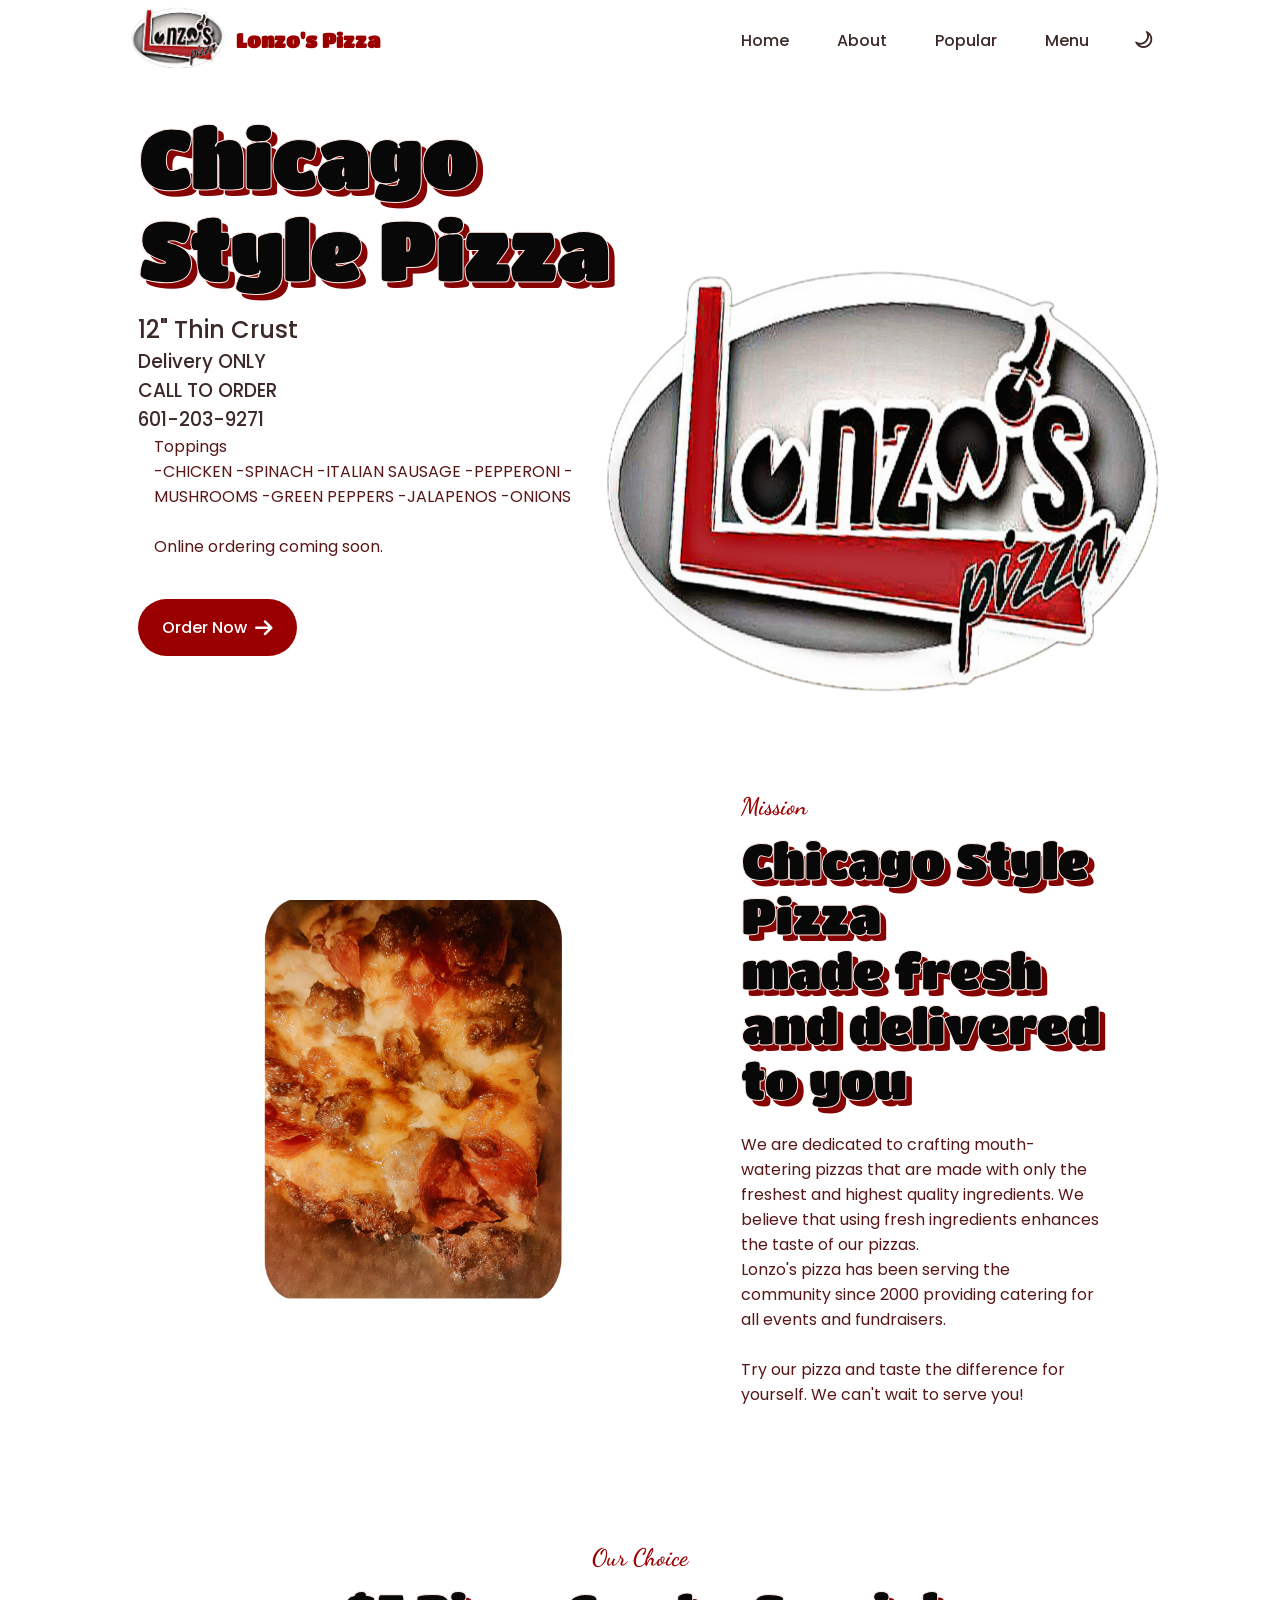
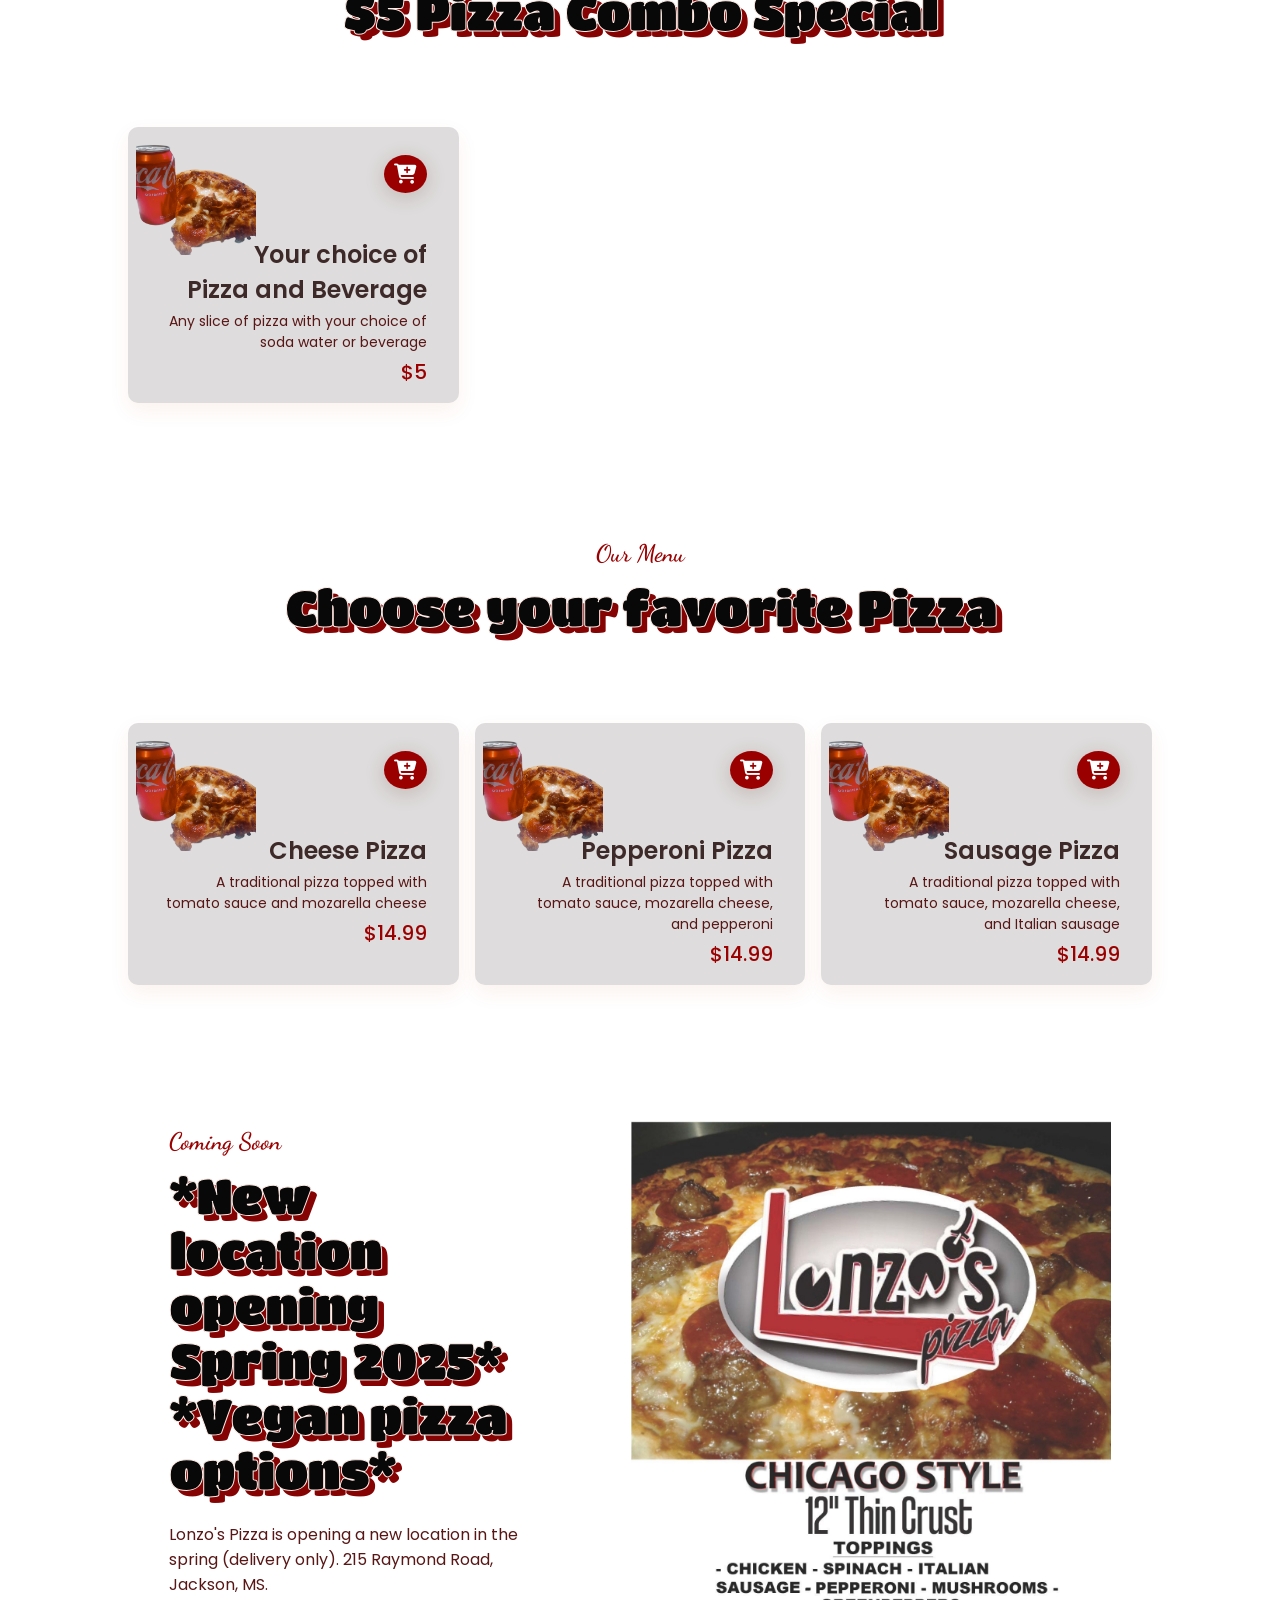
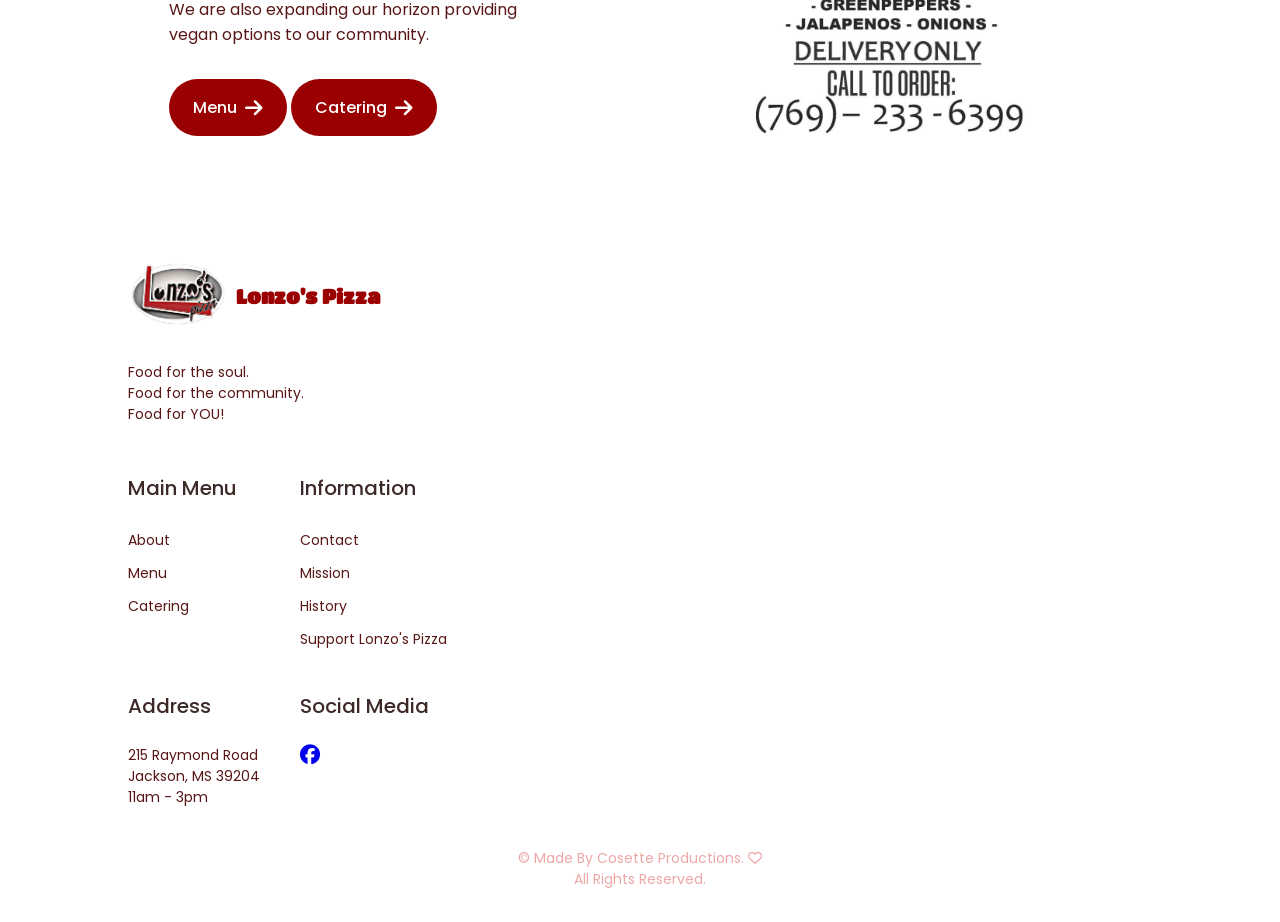
==== commit adbb4b24: "phone number update" ====
--- a/index.html
+++ b/index.html
@@ -69,7 +69,7 @@
                 <div class="home_data">
                     <h1 class="home_title">Chicago Style Pizza</h1>
                     <h2 class="home_sub">12" Thin Crust</h2>
-                    <h3>Delivery ONLY <br>CALL TO ORDER <br> 769-233-6399</h3>
+                    <h3>Delivery ONLY <br>CALL TO ORDER <br> 601-203-9271</h3>
                     <p class="home_description">
                         Toppings <br> -CHICKEN -SPINACH 
                         -ITALIAN SAUSAGE -PEPPERONI -MUSHROOMS
@@ -86,7 +86,7 @@
         <section class="about section" id="about">
             <div class="about_container container grid">
                 <div class="about_data">
-                    <span class="section-subtitle">Miission</span>
+                    <span class="section-subtitle">Mission</span>
                     <h2 class="section-title">Chicago Style Pizza <br> 
                         made fresh and delivered to you
                     </h2>
--- a/style.css
+++ b/style.css
@@ -392,22 +392,24 @@
 }
 
 .home_img {
-    width:300px;
+    width:500px;
+    height: 500px;
     justify-self: center;
 }
 
 @media screen and (min-width: 768px) {
     .home_img{
-        width: 300px;
+        width: 400px;
         position: absolute;
         top: 1rem;
-        right: -1rem;
+        right: -4rem;
     }
 }
 
 @media screen and (min-width: 1024px) {
     .home_img{
         width: 600px;
+        height: 700px;
         position: absolute;
         top: 2rem;
         right: -2rem;
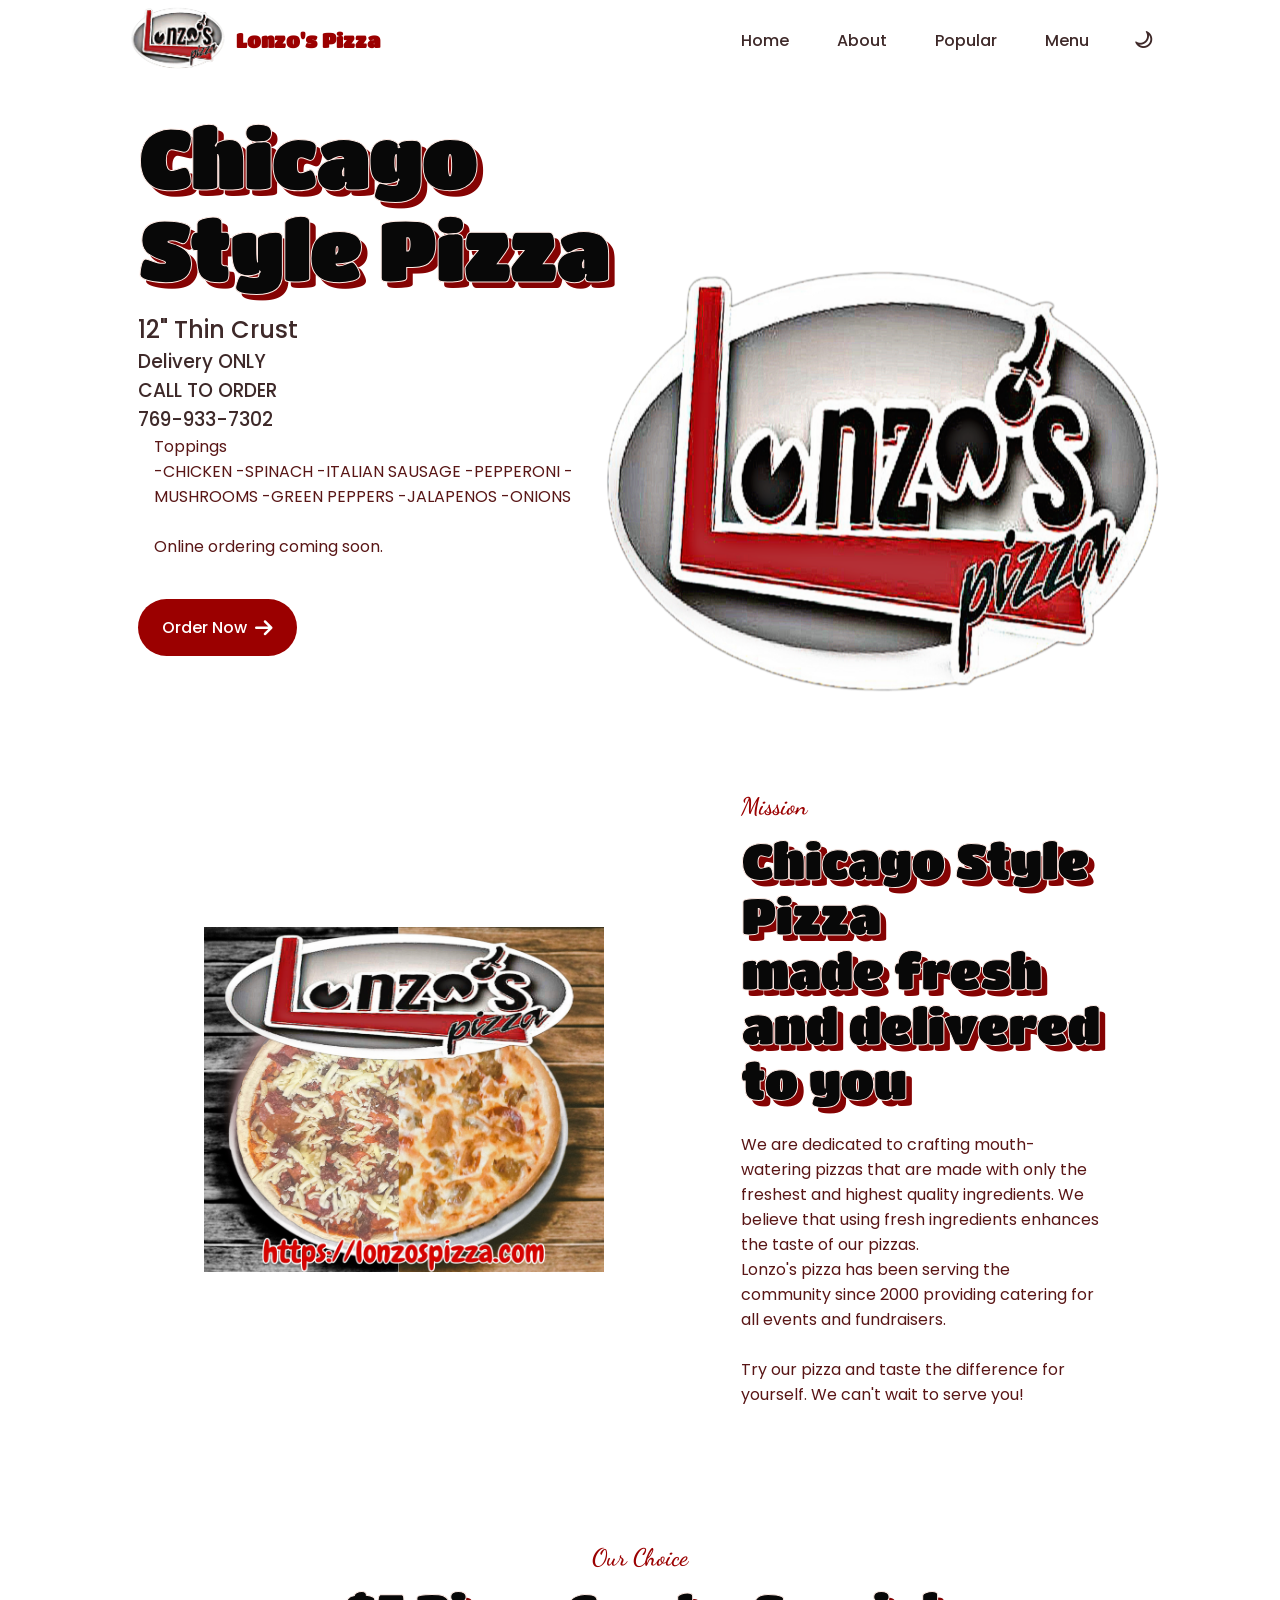
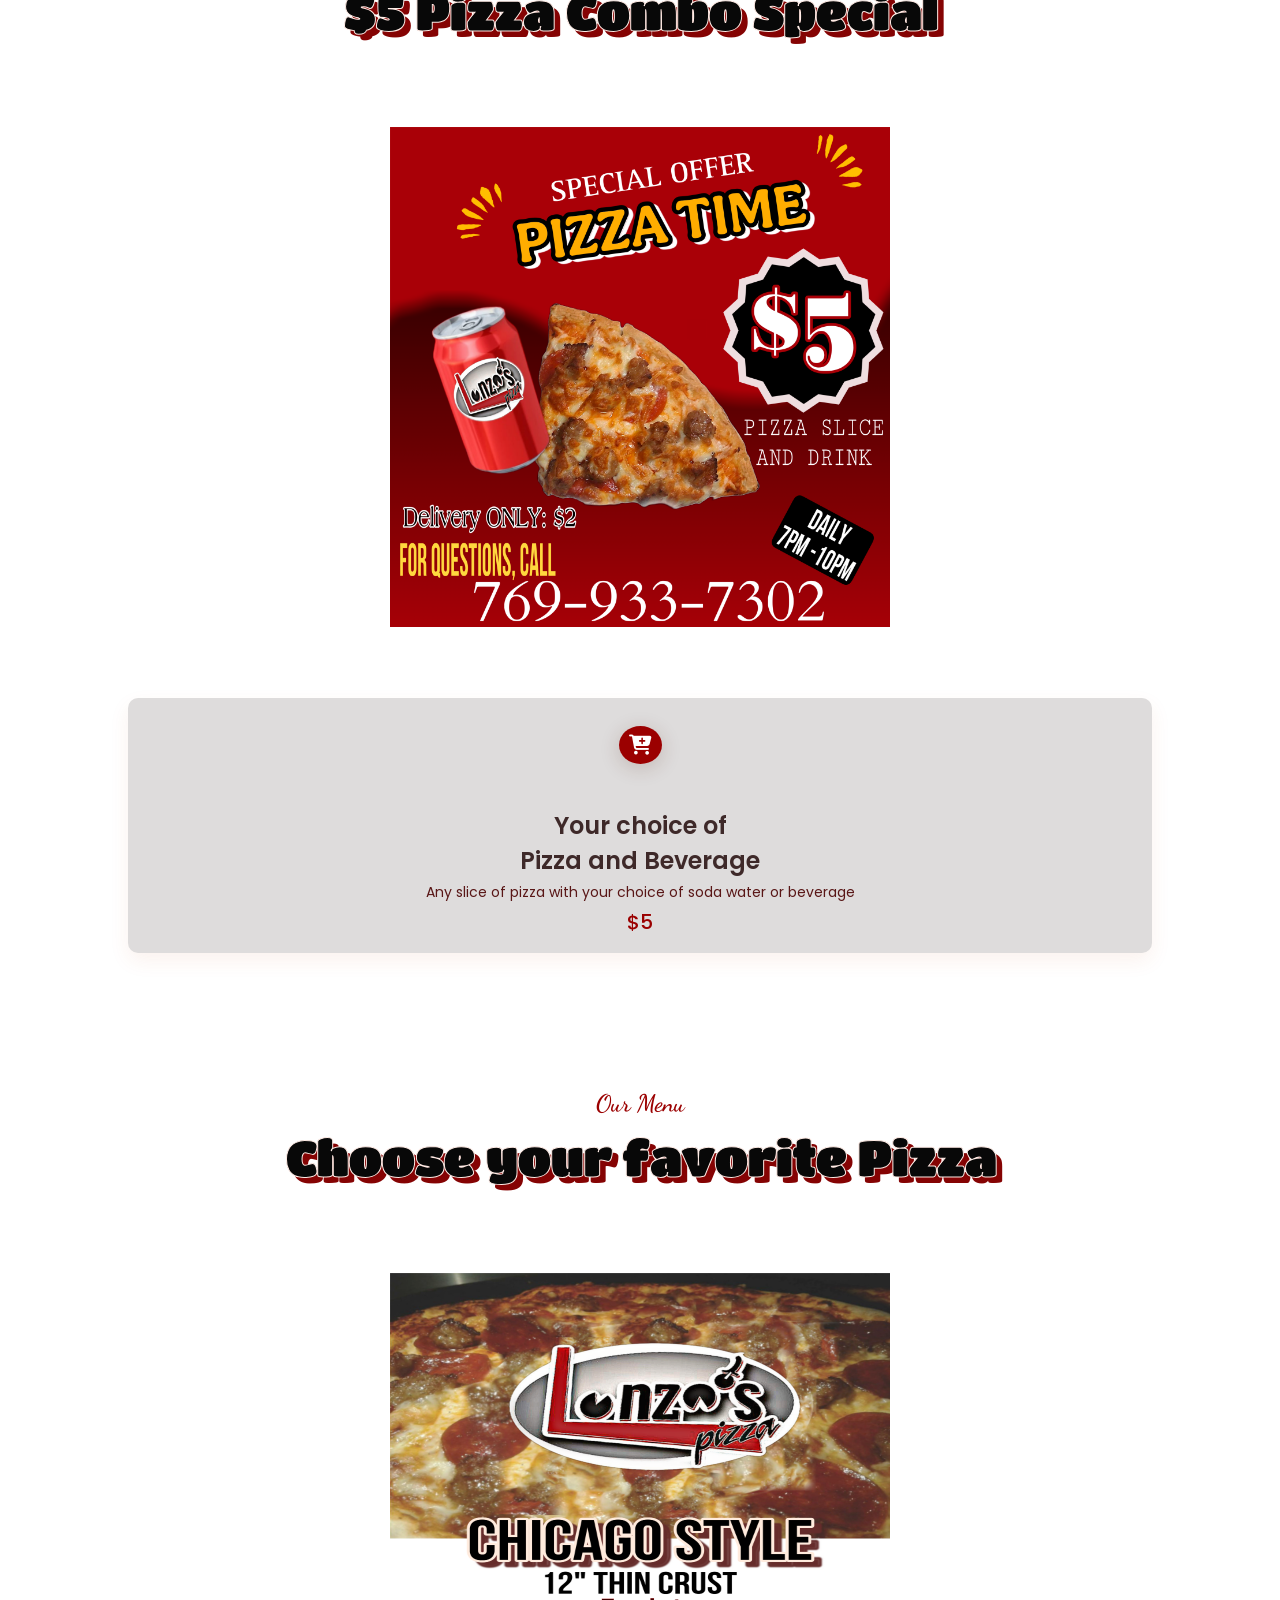
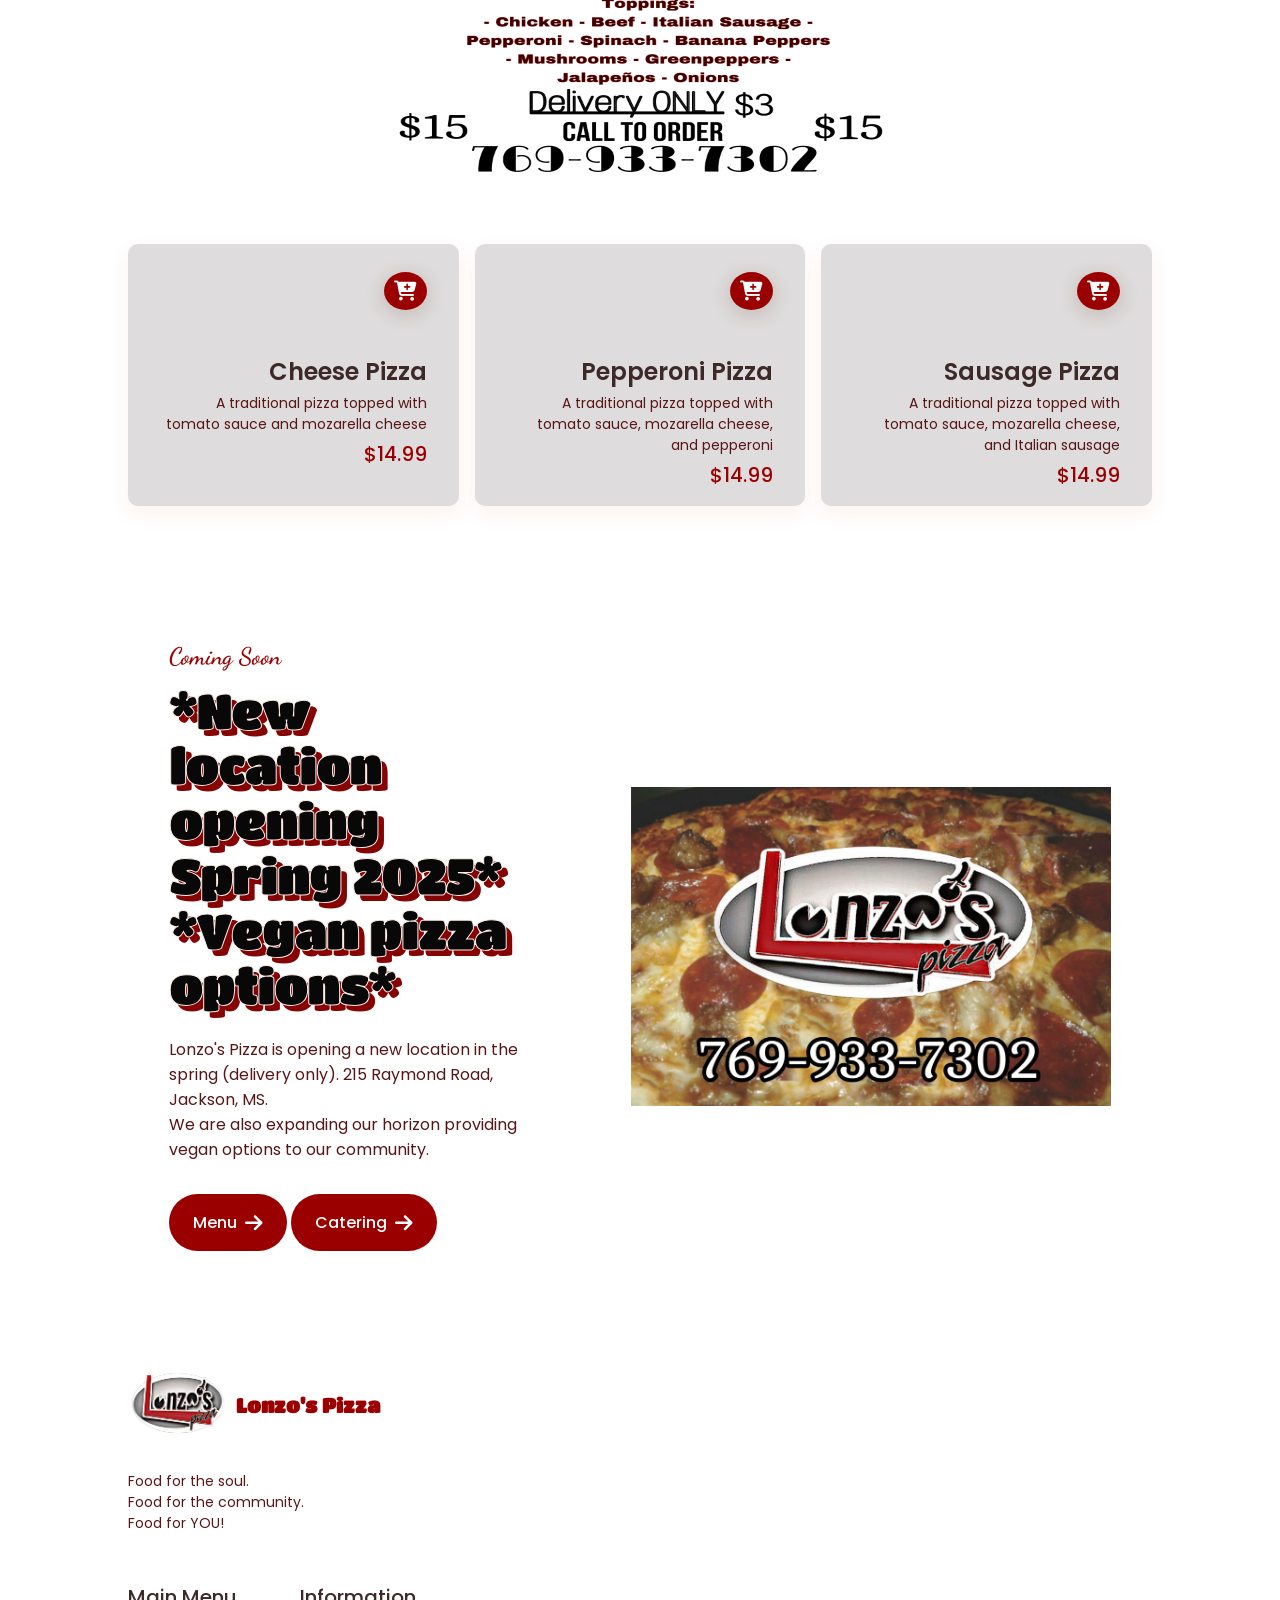
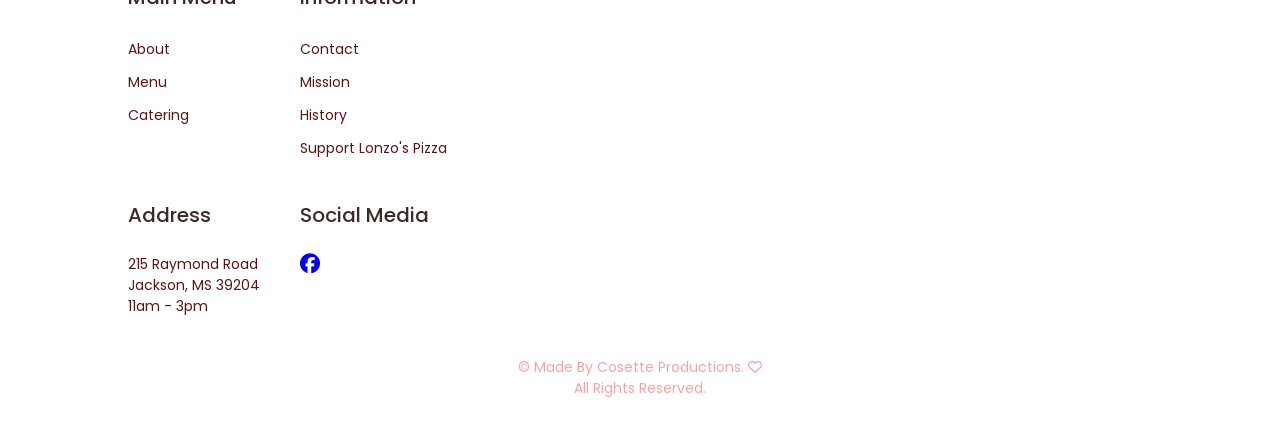
==== commit 23d93044: "minor graphic changes." ====
--- a/index.html
+++ b/index.html
@@ -69,7 +69,7 @@
                 <div class="home_data">
                     <h1 class="home_title">Chicago Style Pizza</h1>
                     <h2 class="home_sub">12" Thin Crust</h2>
-                    <h3>Delivery ONLY <br>CALL TO ORDER <br> 601-203-9271</h3>
+                    <h3>Delivery ONLY <br>CALL TO ORDER <br> 769-933-7302</h3>
                     <p class="home_description">
                         Toppings <br> -CHICKEN -SPINACH 
                         -ITALIAN SAUSAGE -PEPPERONI -MUSHROOMS
@@ -100,16 +100,18 @@
                         Try our pizza and taste the difference for yourself. We can't wait to serve you!
                     </p>
                 </div>
-                <img src="img/DreamyPizza.PNG" alt="about-image" class="about_img">
+                <img src="img/FullPizza.jpg" alt="about-image" class="about_img">
             </div>
         </section>
         <!-----------------------Popular------------------------------------>
         <section class="popular-item section" id="popular">
             <span class="section-subtitle">Our Choice</span>
             <h2 class="section-title">$5 Pizza Combo Special</h2>
+            <div class="featured_container">
+                <img src="img/SliceFlyer.PNG" alt="coming-soon-image" class="center_img">
+            </div>
             <div class="popular_container container grid">
                 <div class="popular_card">
-                    <img src="img/PizzaSodaTrans.PNG" alt="popular-image" class="popular_img">
                     <div class="popular_content">
                         <a href="contact.html" class="popular_button" aria-label="All buttons to order will lead to contact page.">
                             <i class="fa-solid fa-cart-plus"></i>
@@ -125,9 +127,11 @@
         <section class="featured-item section" id="featured">
             <span class="section-subtitle">Our Menu</span>
             <h2 class="section-title">Choose your favorite Pizza</h2>
+            <div class="featured_container">
+                <img src="img/Flyerwht.PNG" alt="coming-soon-image" class="center_img">
+            </div>
             <div class="featured_container container grid">
                 <div class="feature_card">
-                    <img src="img/PizzaSodaTrans.PNG" alt="feature-image" class="feature_img">
                     <div class="feature_content">
                         <a href="contact.html" class="feature_button" aria-label="All buttons to order will lead to contact page.">
                             <i class="fa-solid fa-cart-plus"></i>
@@ -139,7 +143,6 @@
                     </div>
                 </div>
                 <div class="feature_card">
-                    <img src="img/PizzaSodaTrans.PNG" alt="feature-image" class="feature_img">
                     <div class="feature_content">
                         <a href="contact.html" class="feature_button" aria-label="All buttons to order will lead to contact page.">
                             <i class="fa-solid fa-cart-plus"></i>
@@ -151,7 +154,6 @@
                     </div>
                 </div>
                 <div class="feature_card">
-                    <img src="img/PizzaSodaTrans.PNG" alt="feature-image" class="feature_img">
                     <div class="feature_content">
                         <a href="contact.html" class="feature_button" aria-label="All buttons to order will lead to contact page.">
                             <i class="fa-solid fa-cart-plus"></i>
@@ -169,10 +171,12 @@
             <div class="coming_container container grid">
                 <div class="coming_data">
                     <span class="section-subtitle">Coming Soon</span>
+
                     <h2 class="section-title">
                         *New location opening Spring 2025* <br>
                         *Vegan pizza options*
                     </h2>
+
                     <p class="coming_description">Lonzo's Pizza is 
                         opening a new location in the spring (delivery only).
                         215 Raymond Road, Jackson, MS. <br>
@@ -185,7 +189,7 @@
                         Catering <i class="fa-solid fa-arrow-right"></i>
                     </a>
                 </div>
-                <img src="img/Flyerwht.JPG" alt="coming-soon-image" class="coming_img">
+                <img src="img/SimpleFlyer.PNG" alt="coming-soon-image" class="coming_img">                
             </div>
         </section>
     </main>
--- a/style.css
+++ b/style.css
@@ -518,20 +518,20 @@
 
 .popular_container {
     padding-top: 4rem;
+    text-align: center;
 }
 
 @media screen and (min-width:768px) {
     .popular_container {
-        grid-template-columns: repeat(2, 1fr);
-        row-gap: 1.5rem;
-        column-gap: 2rem;
-    }
+        width:100%;
+        text-align: center;
+    } 
 }
 
 @media screen and (min-width:1024px) {
     .popular_container {
-        grid-template-columns: repeat(3, 1fr);
-        column-gap: 1rem;
+        width:100%;
+        text-align: center;
     } 
 }
 
@@ -545,7 +545,7 @@
 }
 
 .popular_content {
-    text-align: right;
+    text-align: center
 }
 
 .popular_img {
@@ -601,6 +601,7 @@
 
 .featured_container {
     padding-top: 4rem;
+    text-align: center;
 }
 
 @media screen and (min-width:768px) {
@@ -640,6 +641,13 @@
     transition: transform 0.4s;
 }
 
+.center_img{
+    width: 500px;
+    height: 500px;
+    align-self: flex-start;
+    position: static;
+    ;
+}
 .feature_name {
     font-size: var(--font-lg);
     font-weight: var(--font-semi-bold);
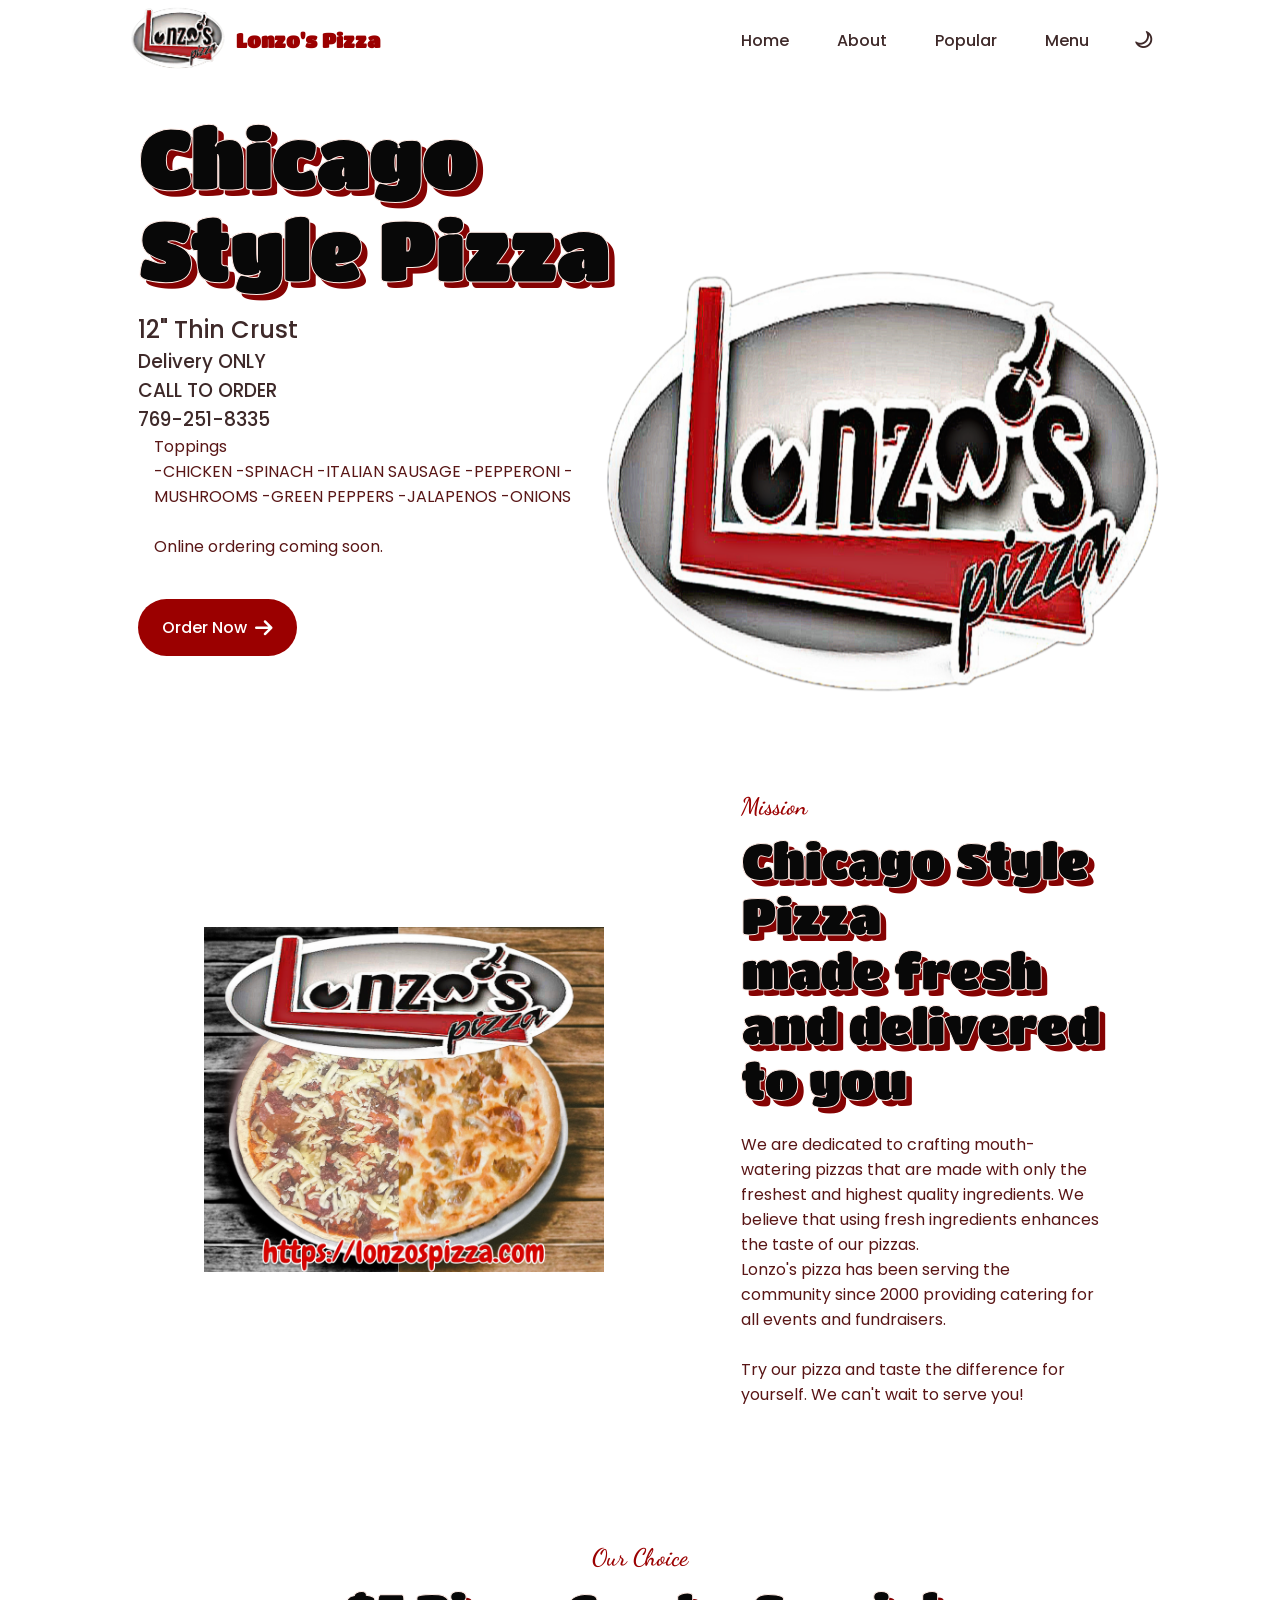
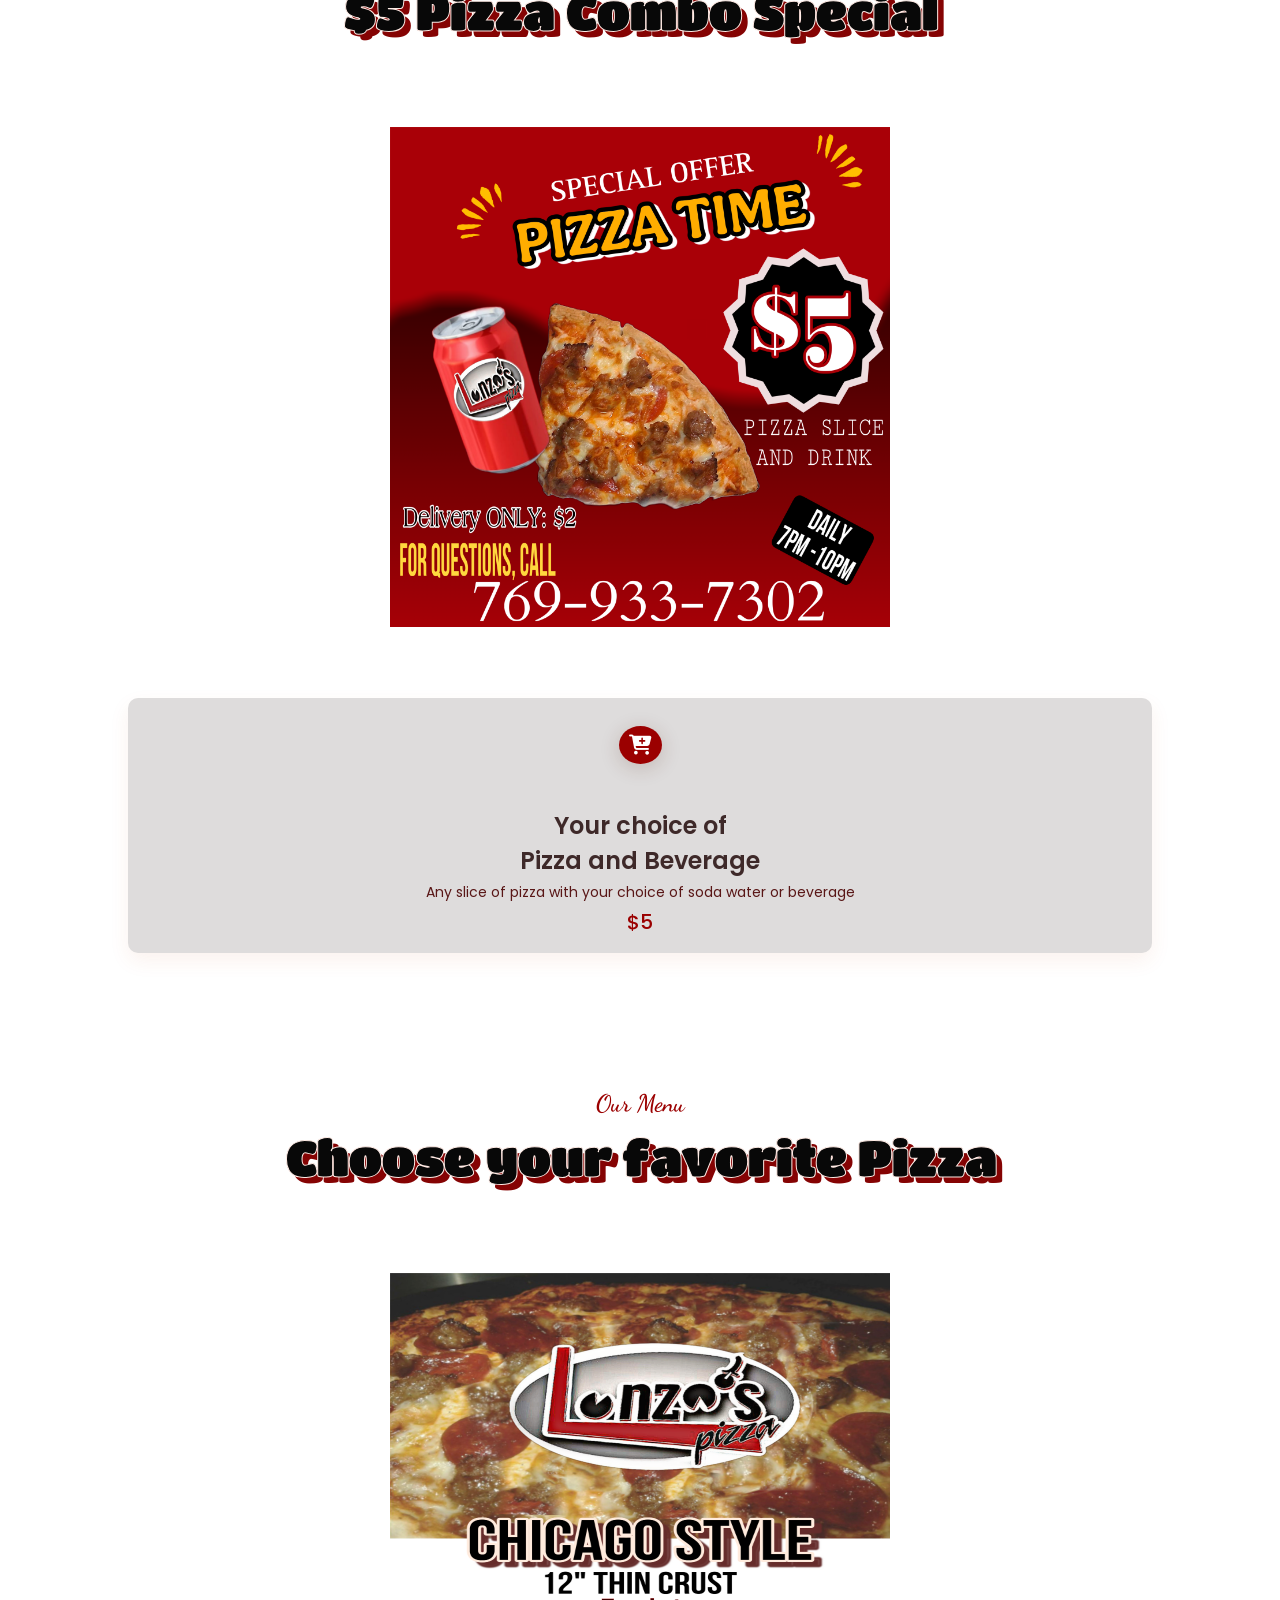
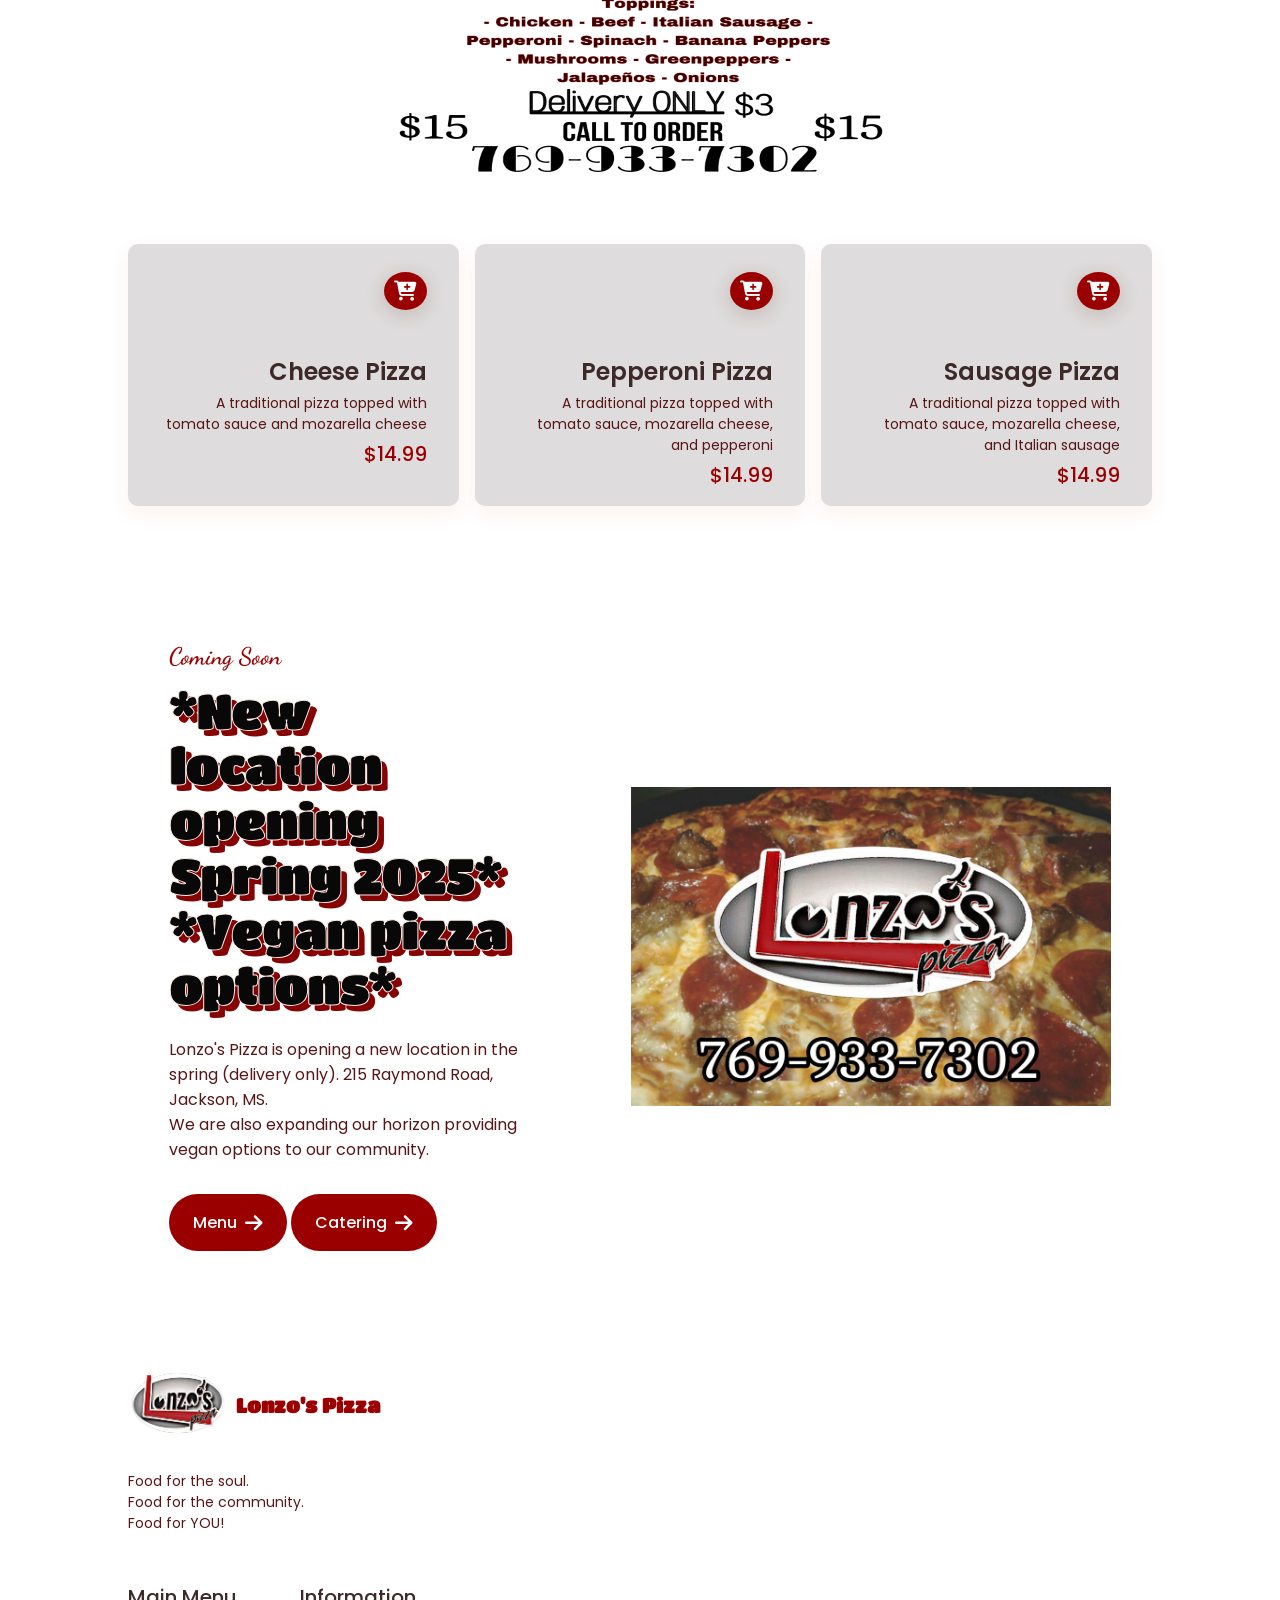
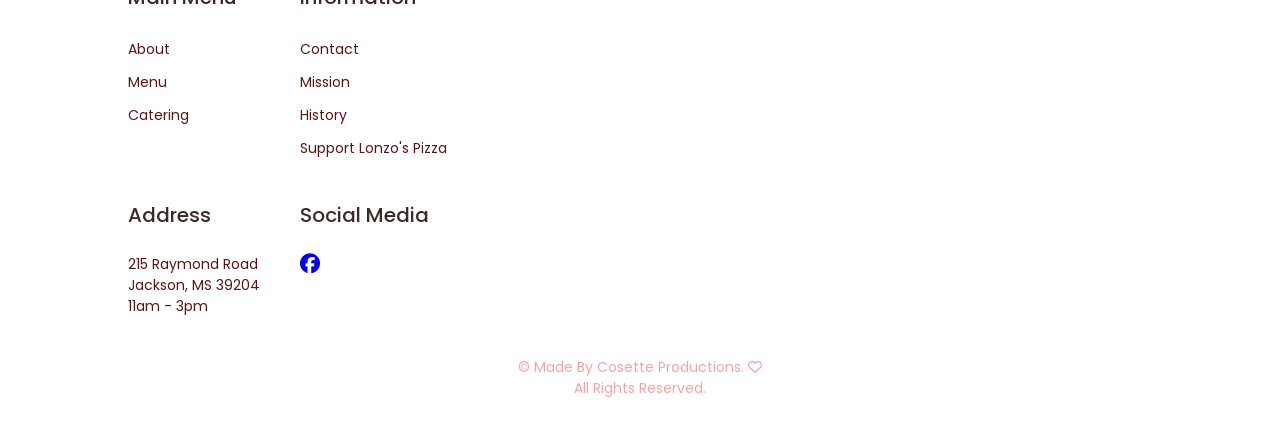
==== commit da733335: "Updating phone number" ====
--- a/index.html
+++ b/index.html
@@ -69,7 +69,7 @@
                 <div class="home_data">
                     <h1 class="home_title">Chicago Style Pizza</h1>
                     <h2 class="home_sub">12" Thin Crust</h2>
-                    <h3>Delivery ONLY <br>CALL TO ORDER <br> 769-933-7302</h3>
+                    <h3>Delivery ONLY <br>CALL TO ORDER <br> 769-251-8335</h3>
                     <p class="home_description">
                         Toppings <br> -CHICKEN -SPINACH 
                         -ITALIAN SAUSAGE -PEPPERONI -MUSHROOMS
@@ -263,4 +263,4 @@
 
     
 </body>
-</html>+</html>
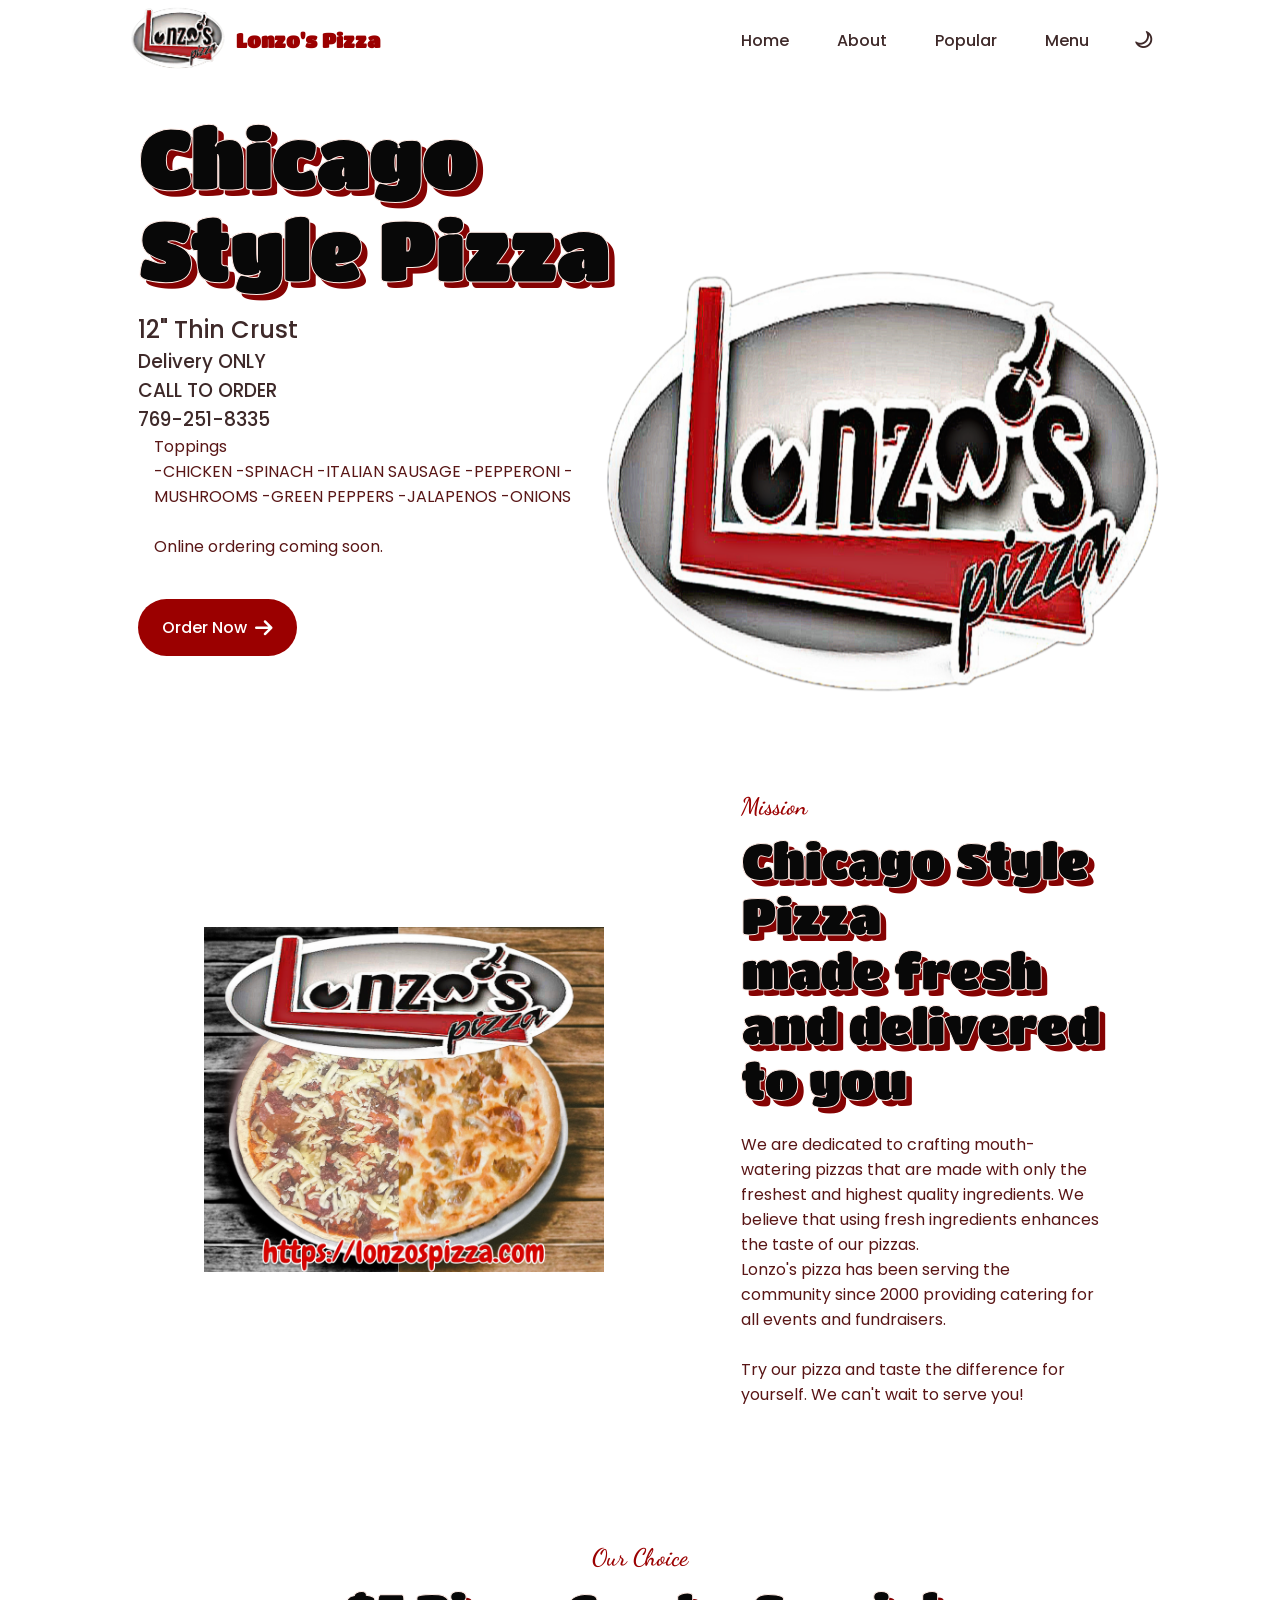
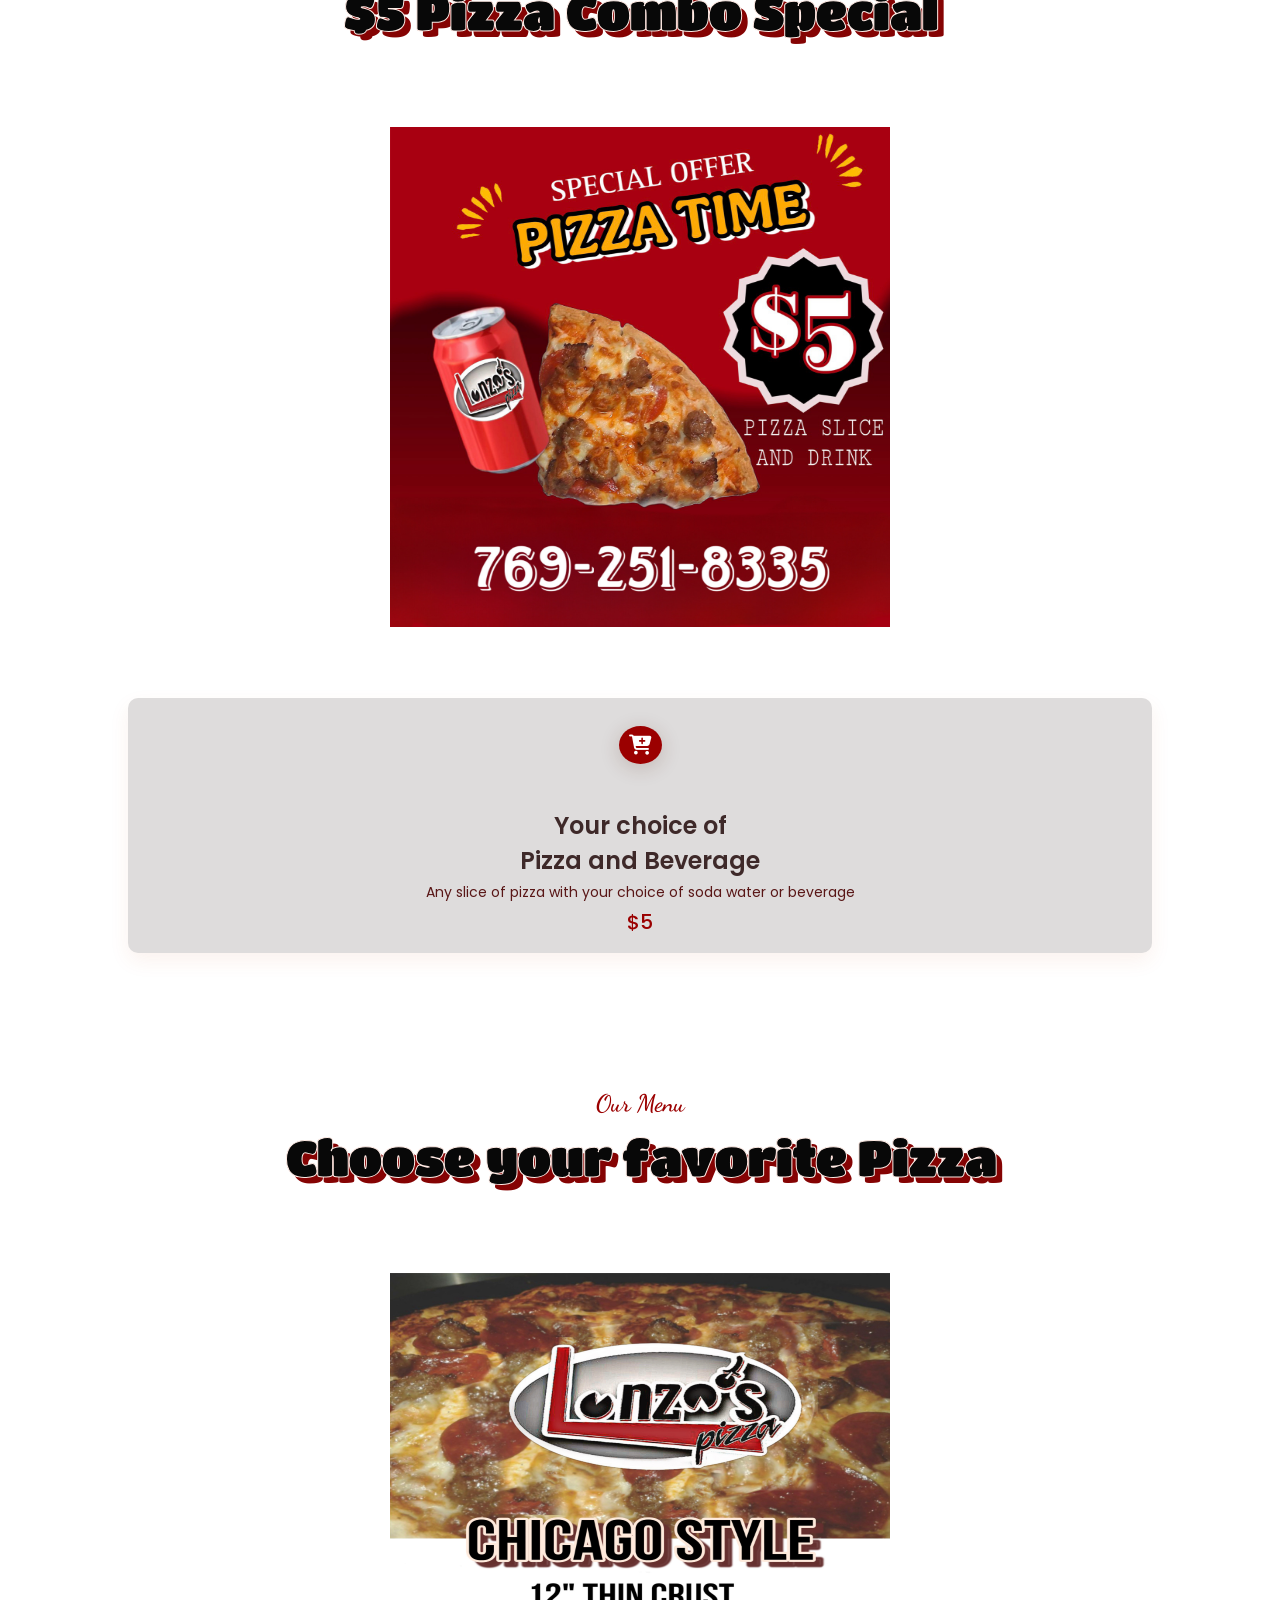
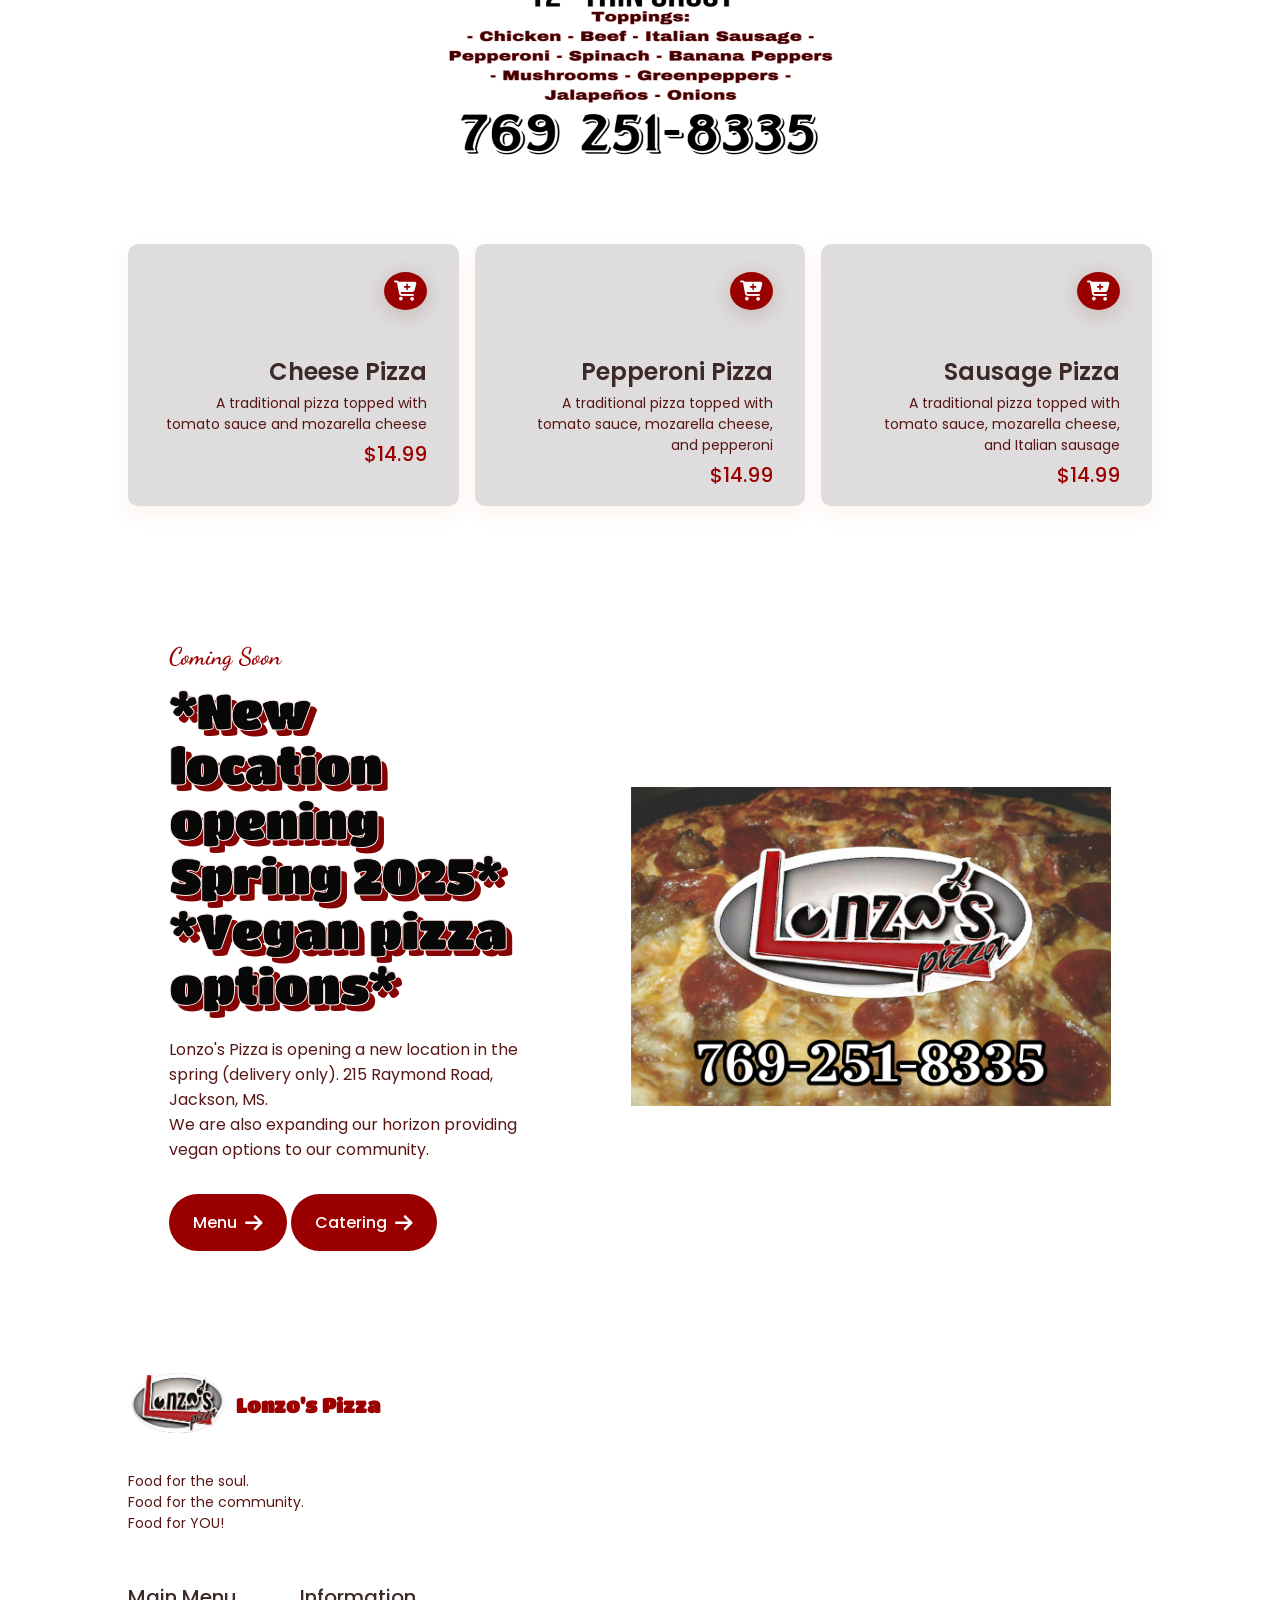
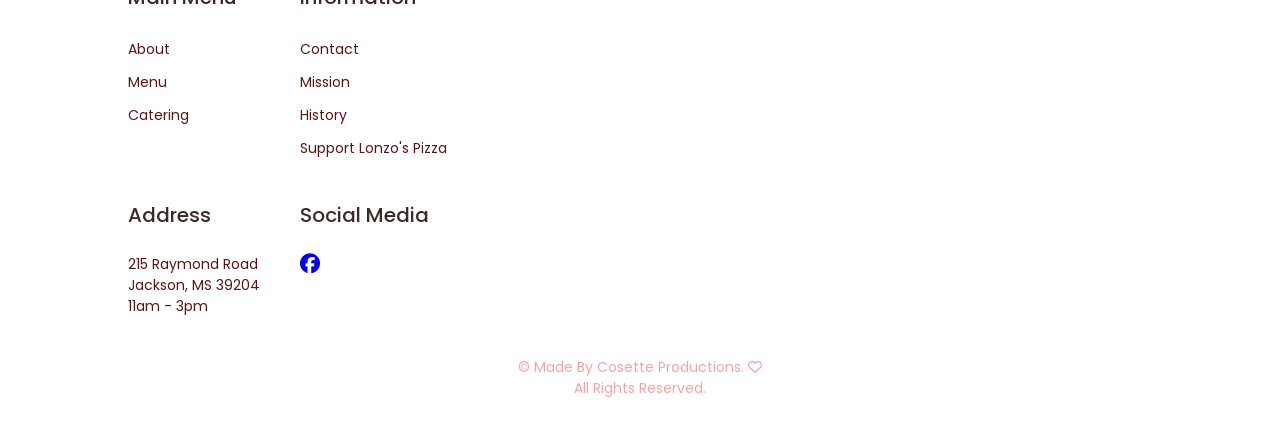
==== commit 094440e8: "Graphic changes and phone number update on graphics" ====
--- a/index.html
+++ b/index.html
@@ -108,7 +108,7 @@
             <span class="section-subtitle">Our Choice</span>
             <h2 class="section-title">$5 Pizza Combo Special</h2>
             <div class="featured_container">
-                <img src="img/SliceFlyer.PNG" alt="coming-soon-image" class="center_img">
+                <img src="img/SliceFlyer1.jpeg" alt="coming-soon-image" class="center_img">
             </div>
             <div class="popular_container container grid">
                 <div class="popular_card">
@@ -128,7 +128,7 @@
             <span class="section-subtitle">Our Menu</span>
             <h2 class="section-title">Choose your favorite Pizza</h2>
             <div class="featured_container">
-                <img src="img/Flyerwht.PNG" alt="coming-soon-image" class="center_img">
+                <img src="img/Flyerwht1.jpeg" alt="coming-soon-image" class="center_img">
             </div>
             <div class="featured_container container grid">
                 <div class="feature_card">
@@ -189,7 +189,7 @@
                         Catering <i class="fa-solid fa-arrow-right"></i>
                     </a>
                 </div>
-                <img src="img/SimpleFlyer.PNG" alt="coming-soon-image" class="coming_img">                
+                <img src="img/SimpleFlyer.jpg" alt="coming-soon-image" class="coming_img">                
             </div>
         </section>
     </main>
